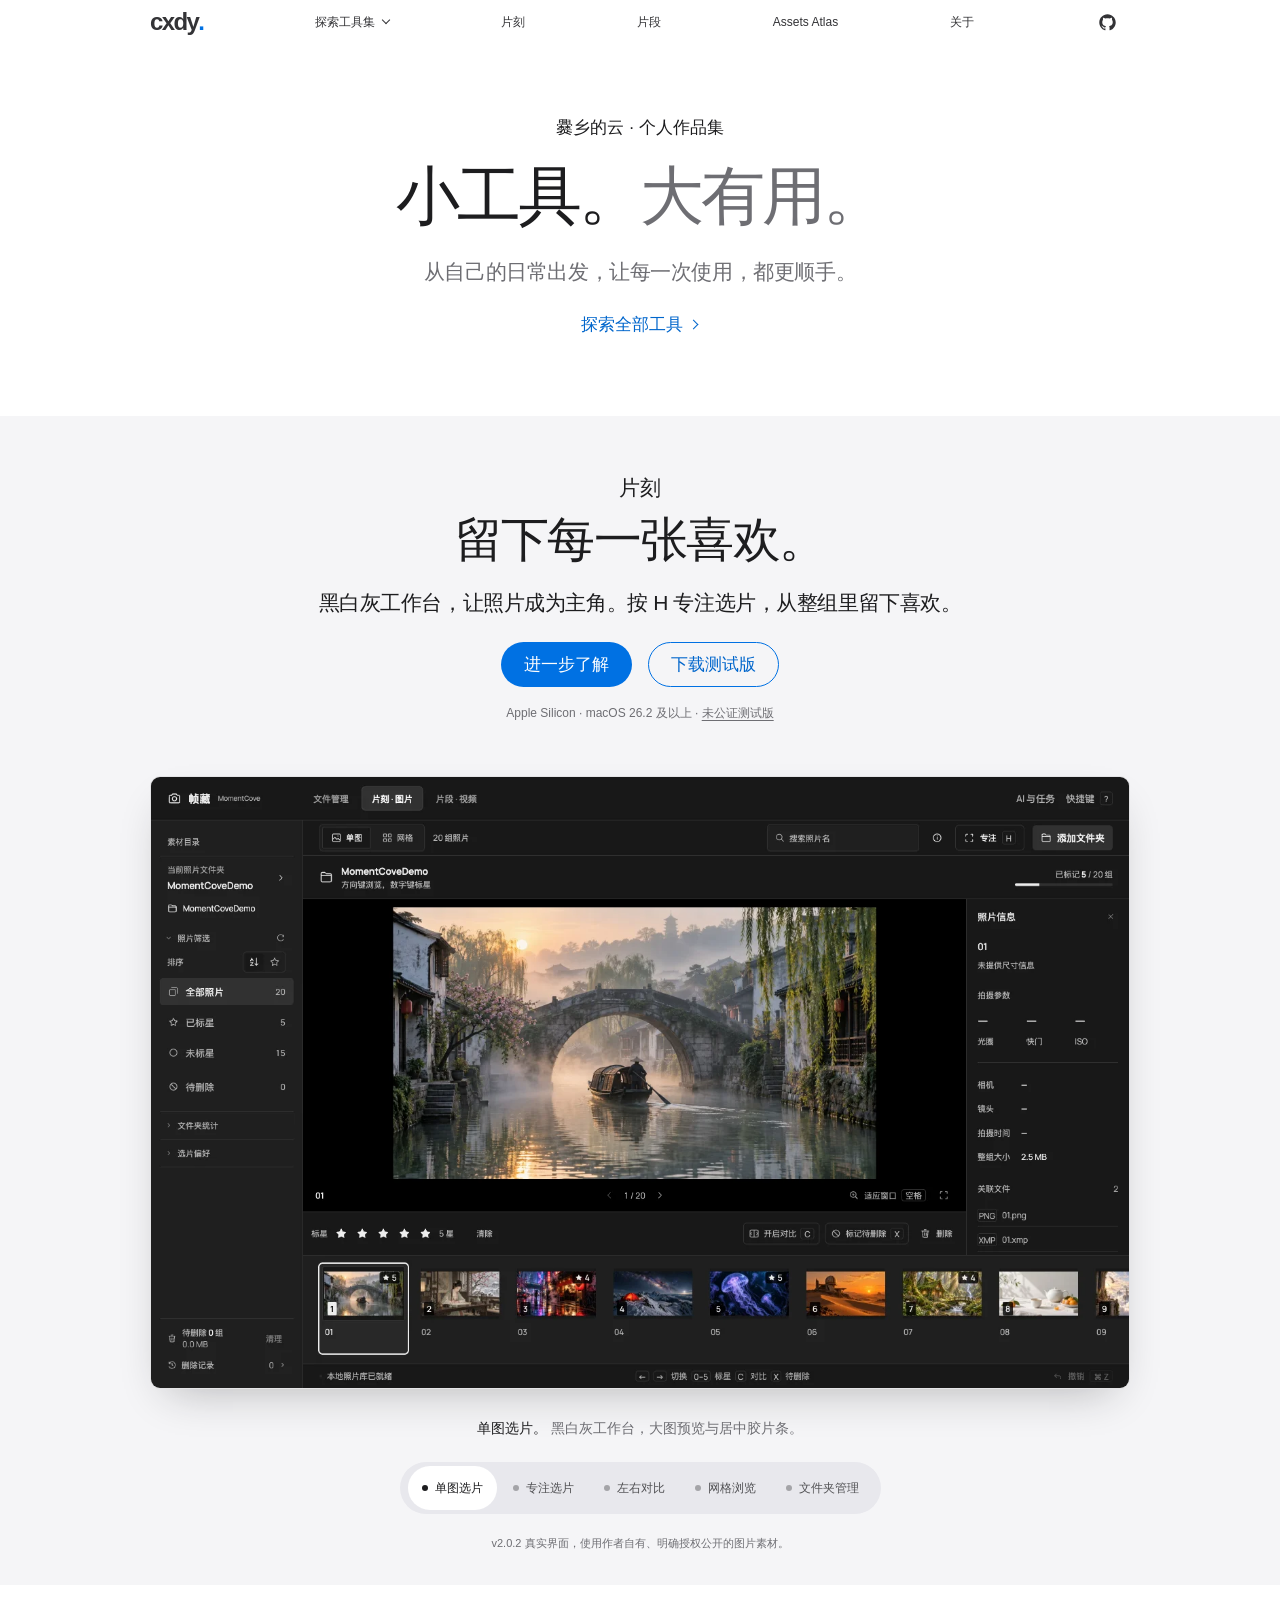
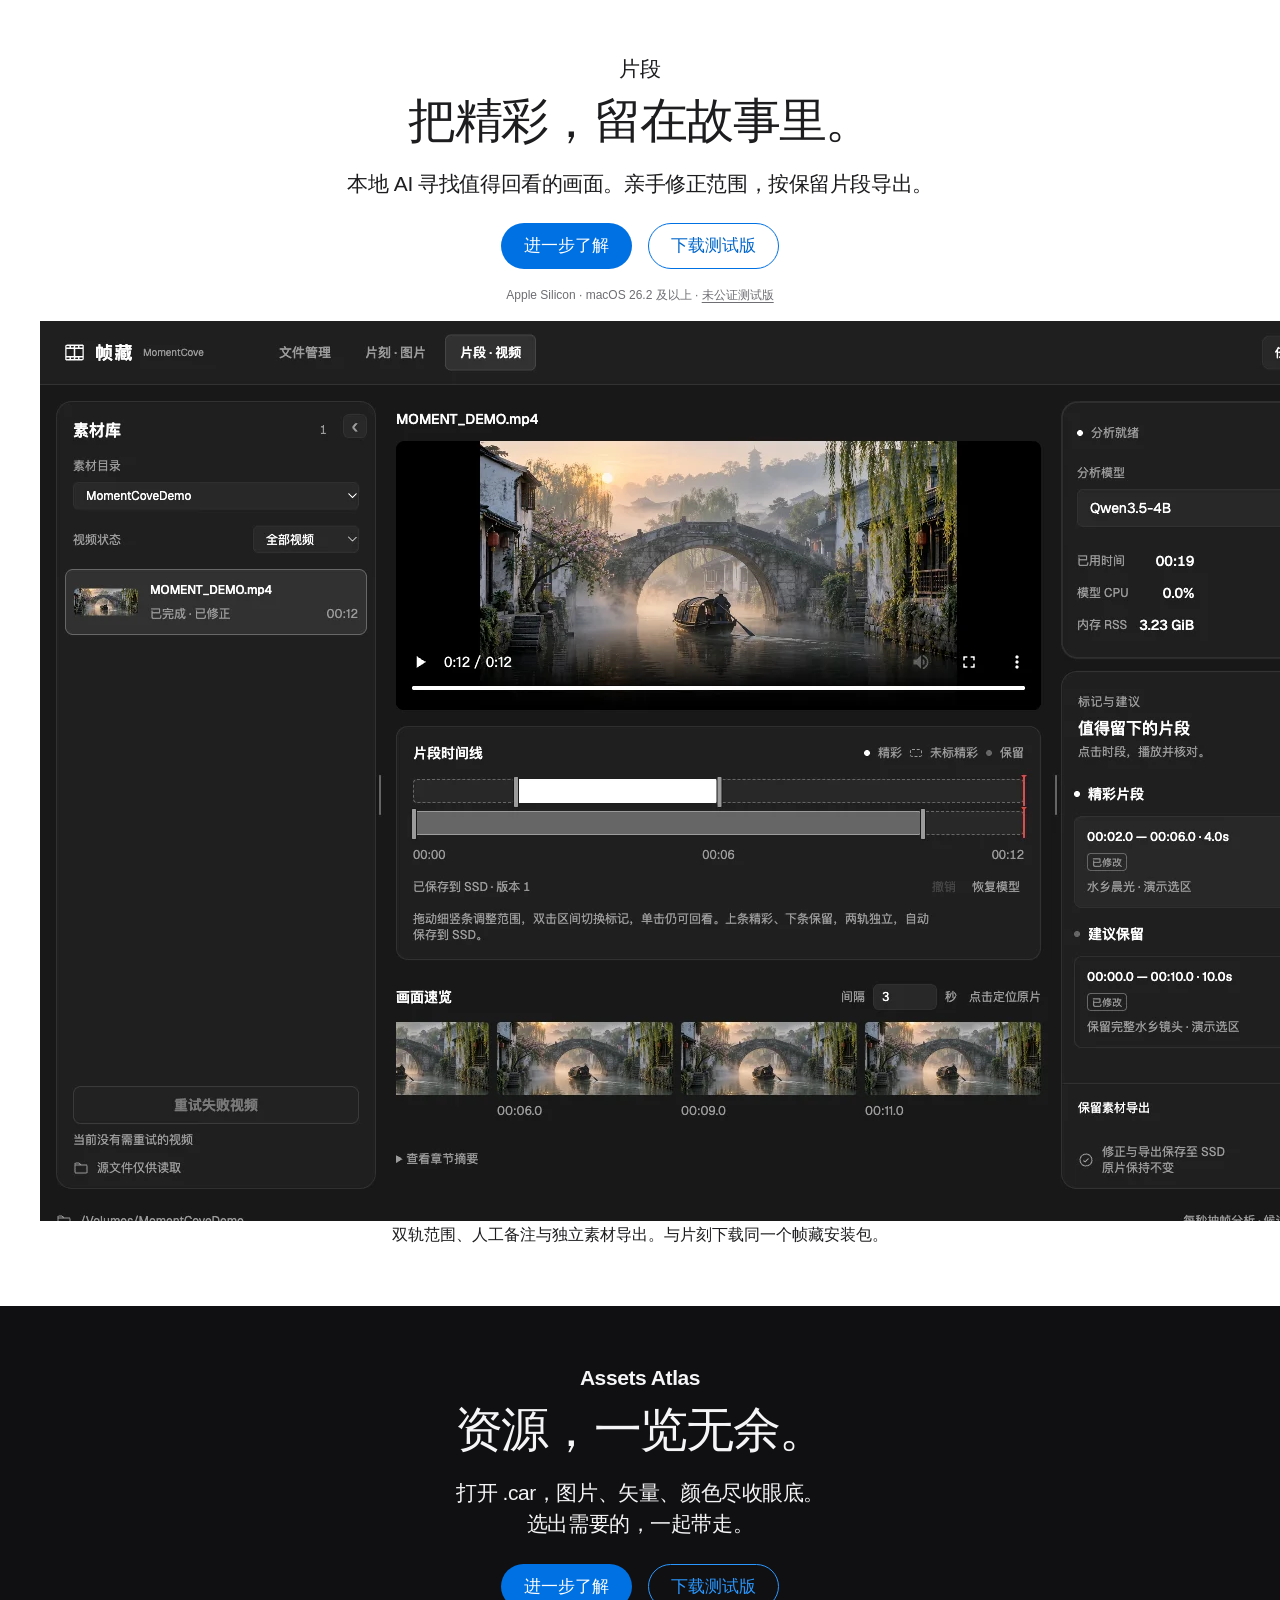
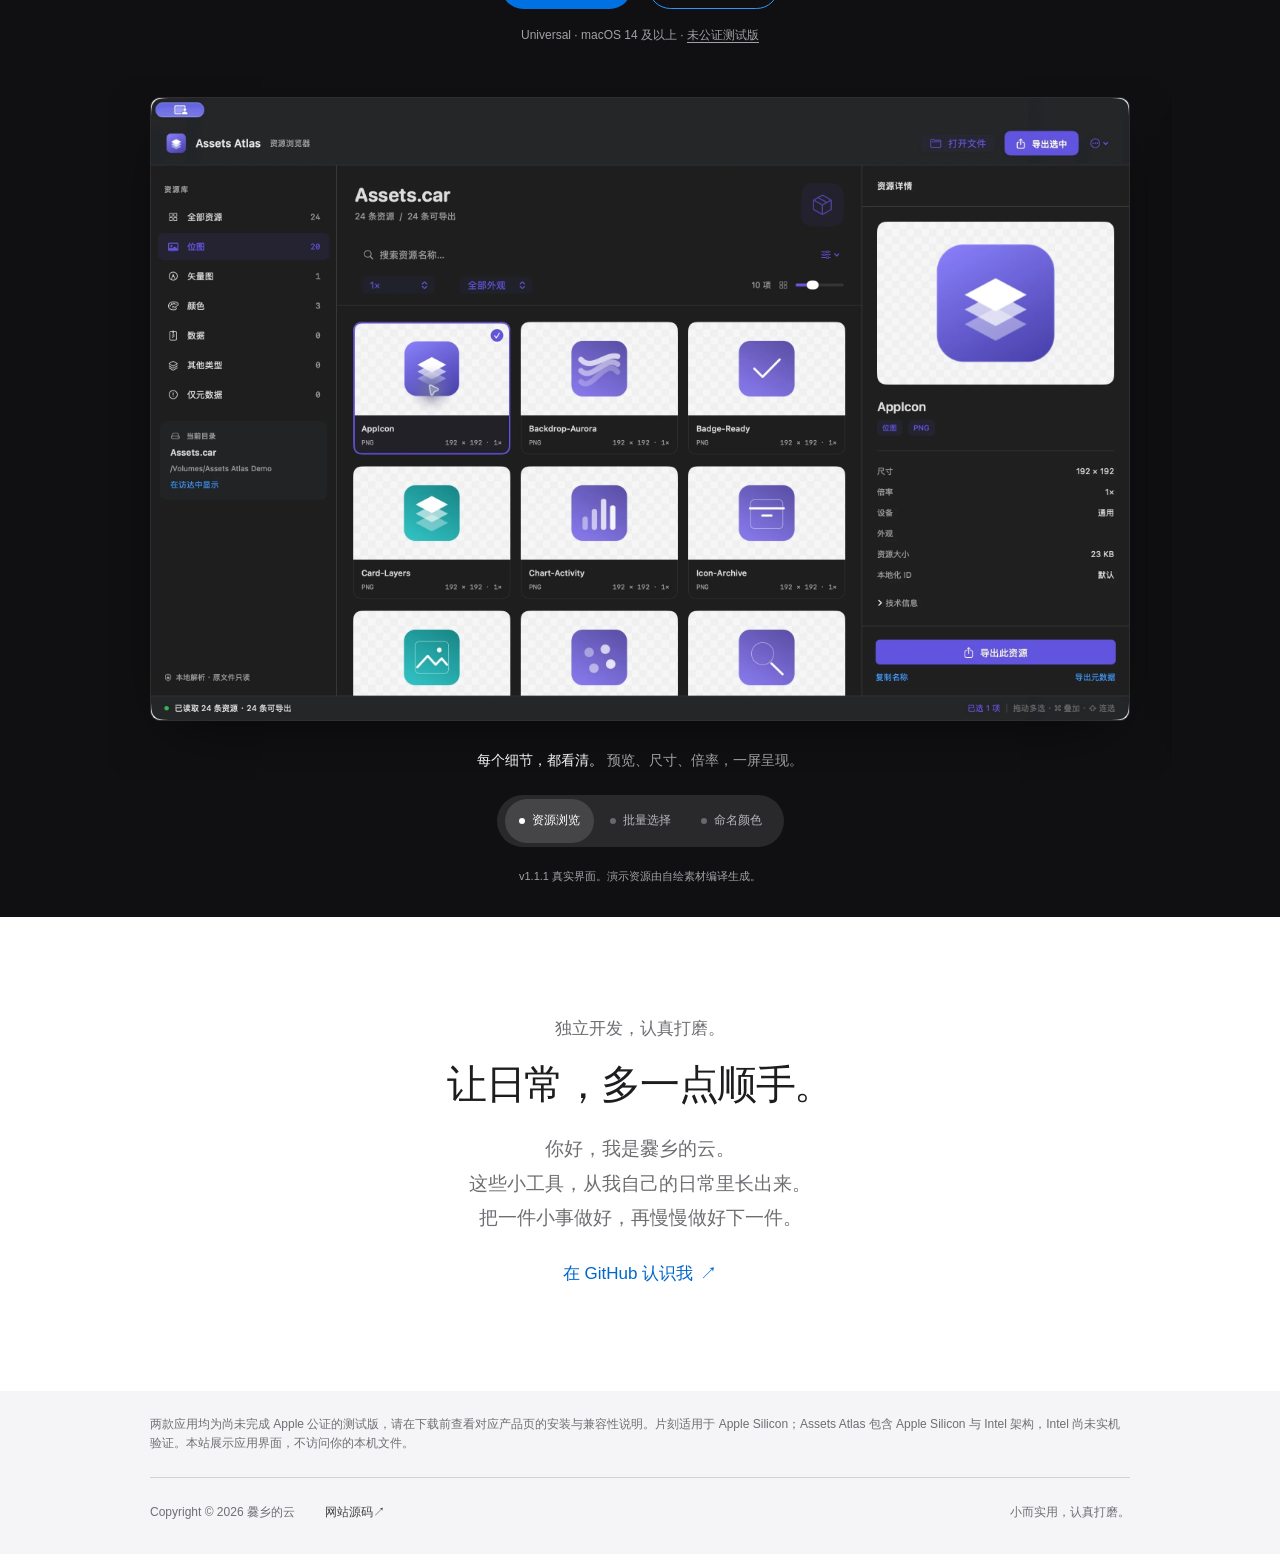
==== index.html @ 12d6685b "feat(site): 改用自有演示素材并同步 2.0.2 下载 使用作者授权的20张自有图片重拍单图、专注、对比、网格、文件管理和视频工作台截图。 替换现有公开图，删除旧风景演示资产，同步版权、截图" ====
<!doctype html>
<html lang="zh-CN">
<head>
  <meta charset="utf-8">
  <meta name="viewport" content="width=device-width, initial-scale=1">
  <meta name="theme-color" content="#f5f5f7">
  <meta name="description" content="爨乡的云的个人作品集。片刻，留下每一张喜欢。片段，留下值得回看的故事。Assets Atlas，让资源一览无余。为 Mac 上的日常，做一点好用的改变。">
  <title>爨乡的云 · 小工具，大有用。</title>
  <link rel="icon" href="/assets/favicon.svg" type="image/svg+xml">
  <link rel="stylesheet" href="/assets/home.css">
  <script src="/assets/home.js" defer></script>
</head>
<body>
  <a class="skip-link" href="#main">跳到主要内容</a>
  <header class="global-header">
    <nav class="global-nav" aria-label="主导航">
      <a class="wordmark" href="/" aria-label="爨乡的云首页">cxdy<span>.</span></a>
      <details class="nav-menu">
        <summary><span class="desktop-label">探索工具集</span><span class="mobile-label">菜单</span><span class="menu-glyph" aria-hidden="true"></span></summary>
        <div class="nav-panel">
          <div class="nav-panel-inner">
            <div class="nav-products"><p>为日常，做一点好用的改变。</p>
              <a href="/cook-photo/"><span class="nav-app-icon nav-photo-icon" aria-hidden="true"></span><span class="nav-product-copy"><strong>片刻</strong><small>留下每一张喜欢。</small></span><span class="nav-arrow" aria-hidden="true">›</span></a>
              <a href="/video-select/"><span class="nav-app-icon nav-photo-icon" aria-hidden="true"></span><span class="nav-product-copy"><strong>片段</strong><small>把精彩，留在故事里。</small></span><span class="nav-arrow" aria-hidden="true">›</span></a>
              <a href="/assets-atlas/"><img class="nav-app-icon" src="/assets/images/assets-atlas-icon.png" width="48" height="48" alt=""><span class="nav-product-copy"><strong>Assets Atlas</strong><small>资源，一览无余。</small></span><span class="nav-arrow" aria-hidden="true">›</span></a>
            </div>
            <div class="nav-more"><p>进一步了解</p><a href="#collection">所有工具</a><a href="#about">关于这个空间</a><a href="https://github.com/cxdyun" target="_blank" rel="noopener noreferrer">在 GitHub 关注<span class="sr-only">（在新标签页打开）</span><span aria-hidden="true"> ↗</span></a></div>
          </div>
        </div>
      </details>
      <a class="desktop-product" href="/cook-photo/">片刻</a>
      <a class="desktop-product" href="/video-select/">片段</a>
      <a class="desktop-product" href="/assets-atlas/">Assets Atlas</a>
      <a class="desktop-product" href="#about">关于</a>
      <a class="github-link" href="https://github.com/cxdyun" target="_blank" rel="noopener noreferrer" aria-label="GitHub（在新标签页打开）"><span class="github-icon" aria-hidden="true"></span></a>
    </nav>
  </header>
  <div class="menu-scrim" aria-hidden="true"></div>
  <main id="main" tabindex="-1">
    <section class="intro" aria-labelledby="intro-title">
      <p class="eyebrow">爨乡的云 · 个人作品集</p>
      <h1 id="intro-title">小工具。<span>大有用。</span></h1>
      <p class="intro-description">从自己的日常出发，<br class="mobile-break">让每一次使用，都更顺手。</p>
      <a class="text-link" href="#collection">探索全部工具 <span class="chevron" aria-hidden="true"></span></a>
    </section>
    <div class="collection" id="collection">
      <section class="product photo-product" aria-labelledby="photo-title">
        <div class="product-heading">
          <p class="product-category">片刻</p>
          <h2 id="photo-title">留下每一张喜欢。</h2>
          <p class="product-description">黑白灰工作台，让照片成为主角。<br class="mobile-break">按 H 专注选片，从整组里留下喜欢。</p>
          <div class="product-actions">
            <a class="button" href="/cook-photo/">进一步了解<span class="sr-only">片刻</span></a>
            <a class="button button-outline" href="https://github.com/cxdyun/cxdy-top/releases/download/cxdy-moment-v2.0.2/cxdy-moment-2.0.2-arm64.dmg">下载测试版<span class="sr-only">（帧藏 2.0.2，DMG，Apple Silicon）</span></a>
          </div>
          <p class="product-compatibility">Apple Silicon · macOS 26.2 及以上 · <a href="/cook-photo/#guide-title">未公证测试版</a></p>
        </div>
        <div class="gallery" data-gallery><div class="gallery-track" id="photo-gallery" tabindex="0" role="region" aria-roledescription="轮播图" aria-label="片刻真实界面，可横向滚动浏览"><figure class="gallery-slide"><a class="screenshot-link" href="/assets/images/cook-photo-single.webp?v=2.0.2" target="_blank" rel="noopener" aria-label="查看单图选片原尺寸截图（在新标签页打开）"><img src="/assets/images/cook-photo-single.webp?v=2.0.2" width="1440" height="900" fetchpriority="high" decoding="async" alt="片刻 2.0.2 单图选片真实界面：黑白灰工作台，大图预览与居中胶片条。"></a><figcaption><strong>单图选片。</strong> 黑白灰工作台，大图预览与居中胶片条。</figcaption></figure>
<figure class="gallery-slide"><a class="screenshot-link" href="/assets/images/cook-photo-focus.webp?v=2.0.2" target="_blank" rel="noopener" aria-label="查看专注选片原尺寸截图（在新标签页打开）"><img src="/assets/images/cook-photo-focus.webp?v=2.0.2" width="1440" height="900" loading="lazy" decoding="async" alt="片刻 2.0.2 专注选片真实界面：按 H 收起四周面板，把空间留给照片。"></a><figcaption><strong>专注选片。</strong> 按 H 收起四周面板，把空间留给照片。</figcaption></figure>
<figure class="gallery-slide"><a class="screenshot-link" href="/assets/images/cook-photo-compare.webp?v=2.0.2" target="_blank" rel="noopener" aria-label="查看左右对比原尺寸截图（在新标签页打开）"><img src="/assets/images/cook-photo-compare.webp?v=2.0.2" width="1440" height="900" loading="lazy" decoding="async" alt="片刻 2.0.2 左右对比真实界面：按 C 并排比较，放大查看细节。"></a><figcaption><strong>左右对比。</strong> 按 C 并排比较，放大查看细节。</figcaption></figure>
<figure class="gallery-slide"><a class="screenshot-link" href="/assets/images/cook-photo-grid.webp?v=2.0.2" target="_blank" rel="noopener" aria-label="查看网格浏览原尺寸截图（在新标签页打开）"><img src="/assets/images/cook-photo-grid.webp?v=2.0.2" width="1440" height="900" loading="lazy" decoding="async" alt="片刻 2.0.2 网格浏览真实界面：一屏浏览整组照片，白色轮廓标示当前选择。"></a><figcaption><strong>网格浏览。</strong> 一屏浏览整组照片，白色轮廓标示当前选择。</figcaption></figure>
<figure class="gallery-slide"><a class="screenshot-link" href="/assets/images/cook-photo-folders.webp?v=2.0.2" target="_blank" rel="noopener" aria-label="查看文件夹管理原尺寸截图（在新标签页打开）"><img src="/assets/images/cook-photo-folders.webp?v=2.0.2" width="1440" height="900" loading="lazy" decoding="async" alt="片刻 2.0.2 文件夹管理真实界面：记住本地目录，切换后继续上次的挑选。"></a><figcaption><strong>文件夹管理。</strong> 记住本地目录，切换后继续上次的挑选。</figcaption></figure></div><div class="gallery-controls" role="group" aria-label="切换片刻截图" hidden><button type="button" aria-controls="photo-gallery" aria-pressed="true"><span class="gallery-dot" aria-hidden="true"></span>单图选片</button>
<button type="button" aria-controls="photo-gallery" aria-pressed="false"><span class="gallery-dot" aria-hidden="true"></span>专注选片</button>
<button type="button" aria-controls="photo-gallery" aria-pressed="false"><span class="gallery-dot" aria-hidden="true"></span>左右对比</button>
<button type="button" aria-controls="photo-gallery" aria-pressed="false"><span class="gallery-dot" aria-hidden="true"></span>网格浏览</button>
<button type="button" aria-controls="photo-gallery" aria-pressed="false"><span class="gallery-dot" aria-hidden="true"></span>文件夹管理</button></div><p class="sr-only gallery-status" aria-live="polite" aria-atomic="true"></p></div>
        <p class="screenshot-note">v2.0.2 真实界面，使用作者自有、明确授权公开的图片素材。</p>
      </section>
      <section class="product video-product" aria-labelledby="video-title">
        <div class="product-heading"><p class="product-category">片段</p><h2 id="video-title">把精彩，留在故事里。</h2><p class="product-description">本地 AI 寻找值得回看的画面。<br class="mobile-break">亲手修正范围，按保留片段导出。</p><div class="product-actions"><a class="button" href="/video-select/">进一步了解<span class="sr-only">片段</span></a><a class="button button-outline" href="https://github.com/cxdyun/cxdy-top/releases/download/cxdy-moment-v2.0.2/cxdy-moment-2.0.2-arm64.dmg">下载测试版<span class="sr-only">（帧藏 2.0.2，DMG，Apple Silicon）</span></a></div><p class="product-compatibility">Apple Silicon · macOS 26.2 及以上 · <a href="/video-select/#guide-title">未公证测试版</a></p></div>
        <figure class="product-shot"><a href="/video-select/"><img src="/assets/images/moment-video.webp?v=2.0.2" alt="片段实际界面：视频预览、精彩与保留双轨、模型状态和人工备注。演示视频由作者授权图片制作。" width="1440" height="900" loading="lazy" decoding="async"></a><figcaption>双轨范围、人工备注与独立素材导出。与片刻下载同一个帧藏安装包。</figcaption></figure>
      </section>
      <section class="product atlas-product" aria-labelledby="atlas-title">
        <div class="product-heading">
          <p class="product-category">Assets Atlas</p>
          <h2 id="atlas-title">资源，一览无余。</h2>
          <p class="product-description">打开 .car，图片、矢量、颜色尽收眼底。<br>选出需要的，一起带走。</p>
          <div class="product-actions">
            <a class="button" href="/assets-atlas/">进一步了解<span class="sr-only">Assets Atlas</span></a>
            <a class="button button-outline" href="https://github.com/cxdyun/cxdy-top/releases/download/assets-atlas-v1.1.1/Assets-Atlas-1.1.1-universal.zip">下载测试版<span class="sr-only">（Assets Atlas 1.1.1，ZIP，Universal）</span></a>
          </div>
          <p class="product-compatibility">Universal · macOS 14 及以上 · <a href="/assets-atlas/#guide-title">未公证测试版</a></p>
        </div>
        <div class="gallery" data-gallery>
          <div class="gallery-track" id="atlas-gallery" tabindex="0" role="region" aria-roledescription="轮播图" aria-label="Assets Atlas 真实界面，可横向滚动浏览">
            <figure class="gallery-slide">
              <a href="/assets/images/assets-atlas-library.webp" target="_blank" rel="noopener" aria-label="查看资源浏览原尺寸截图（在新标签页打开）"><img src="/assets/images/assets-atlas-library.webp" alt="Assets Atlas 资源浏览界面，左侧分类、中间图标网格、右侧预览与导出信息。" width="2640" height="1680" loading="lazy" decoding="async"></a>
              <figcaption><strong>每个细节，都看清。</strong> 预览、尺寸、倍率，一屏呈现。</figcaption>
            </figure>
            <figure class="gallery-slide">
              <a href="/assets/images/assets-atlas-selection.webp" target="_blank" rel="noopener" aria-label="查看批量选择原尺寸截图（在新标签页打开）"><img src="/assets/images/assets-atlas-selection.webp" alt="Assets Atlas 批量选择界面，十项资源以边框标记选中，可一并导出。" width="2640" height="1680" loading="lazy" decoding="async"></a>
              <figcaption><strong>选好，一起带走。</strong> 从一个图标，到一组资源。</figcaption>
            </figure>
            <figure class="gallery-slide">
              <a href="/assets/images/assets-atlas-colors.webp" target="_blank" rel="noopener" aria-label="查看命名颜色原尺寸截图（在新标签页打开）"><img src="/assets/images/assets-atlas-colors.webp" alt="Assets Atlas 命名颜色界面，显示颜色列表、紫色预览及 JSON 导出入口。" width="2640" height="1680" loading="lazy" decoding="async"></a>
              <figcaption><strong>好颜色，也有据可查。</strong> 查看颜色分量，导出 JSON。</figcaption>
            </figure>
          </div>
          <div class="gallery-controls" role="group" aria-label="切换 Assets Atlas 截图" hidden>
            <button type="button" aria-controls="atlas-gallery" aria-pressed="true"><span class="gallery-dot" aria-hidden="true"></span>资源浏览</button>
            <button type="button" aria-controls="atlas-gallery" aria-pressed="false"><span class="gallery-dot" aria-hidden="true"></span>批量选择</button>
            <button type="button" aria-controls="atlas-gallery" aria-pressed="false"><span class="gallery-dot" aria-hidden="true"></span>命名颜色</button>
          </div>
          <p class="sr-only gallery-status" aria-live="polite" aria-atomic="true"></p>
        </div>
        <p class="screenshot-note">v1.1.1 真实界面。演示资源由自绘素材编译生成。</p>
      </section>
    </div>
    <section class="about" id="about" aria-labelledby="about-title">
      <p class="eyebrow">独立开发，认真打磨。</p>
      <h2 id="about-title">让日常，<br class="mobile-break">多一点顺手。</h2>
      <p>你好，我是爨乡的云。<br>这些小工具，从我自己的日常里长出来。<br>把一件小事做好，再慢慢做好下一件。</p>
      <a class="text-link" href="https://github.com/cxdyun" target="_blank" rel="noopener noreferrer">在 GitHub 认识我 <span aria-hidden="true">↗</span><span class="sr-only">（在新标签页打开）</span></a>
    </section>
  </main>
  <footer class="footer">
    <div class="footer-inner">
      <p class="footer-disclaimer">两款应用均为尚未完成 Apple 公证的测试版，请在下载前查看对应产品页的安装与兼容性说明。片刻适用于 Apple Silicon；Assets Atlas 包含 Apple Silicon 与 Intel 架构，Intel 尚未实机验证。本站展示应用界面，不访问你的本机文件。</p>
      <div class="footer-bottom"><span>Copyright © 2026 爨乡的云</span><a href="https://github.com/cxdyun/cxdy-top" target="_blank" rel="noopener noreferrer">网站源码 <span aria-hidden="true">↗</span><span class="sr-only">（在新标签页打开）</span></a><span class="footer-signoff">小而实用，认真打磨。</span></div>
    </div>
  </footer>
</body>
</html>
---- assets/home.css ----
@charset "UTF-8";

:root {
  color-scheme: light;
  font-family: -apple-system, BlinkMacSystemFont, "SF Pro Text", "Helvetica Neue", "PingFang SC", "Microsoft YaHei", sans-serif;
  font-synthesis: none;
  color: #1d1d1f;
  background: #fff;
  --blue: #0071e3;
  --link: #0066cc;
  --muted: #6e6e73;
  --ease: cubic-bezier(.16, 1, .3, 1);
}
* { box-sizing: border-box; }
html { scroll-behavior: smooth; scroll-padding-top: 64px; }
body { margin: 0; min-width: 320px; }
button, summary, a { -webkit-tap-highlight-color: transparent; }
button { font: inherit; cursor: pointer; }
a { color: inherit; text-decoration: none; }
button, a, summary { touch-action: manipulation; }
:focus-visible { outline: 3px solid #0071e3; outline-offset: 5px; }
::selection { background: #cce5ff; color: #1d1d1f; }
[hidden] { display: none !important; }
.sr-only { position: absolute; width: 1px; height: 1px; padding: 0; margin: -1px; overflow: hidden; clip-path: inset(50%); white-space: nowrap; border: 0; }
.skip-link { position: fixed; top: 8px; left: 12px; padding: 12px 18px; border-radius: 8px; background: #fff; color: #0066cc; z-index: 100; transform: translateY(-150%); }
.skip-link:focus { transform: none; }
.global-header { position: sticky; top: 0; z-index: 20; background: #ffffffd9; -webkit-backdrop-filter: saturate(180%) blur(20px); backdrop-filter: saturate(180%) blur(20px); }
.global-nav { max-width: 1024px; height: 44px; padding: 0 22px; margin: auto; display: flex; justify-content: space-between; align-items: center; gap: 32px; font-size: 12px; }
.global-nav > a, .nav-menu > summary { min-height: 44px; display: flex; align-items: center; color: #333336; transition: color .2s; }
.global-nav a:hover, .nav-menu > summary:hover { color: #000; }
.wordmark { font-size: 24px; font-weight: 750; letter-spacing: -1.6px; }
.wordmark span { color: var(--blue); }
.github-link { justify-content: center; width: 44px; }
.github-icon { width: 17px; height: 17px; background: currentColor; mask: url('/assets/icons/github.svg') center / contain no-repeat; -webkit-mask: url('/assets/icons/github.svg') center / contain no-repeat; }
.nav-menu > summary { cursor: pointer; list-style: none; gap: 8px; }
.nav-menu > summary::-webkit-details-marker { display: none; }
.menu-glyph { width: 6px; height: 6px; border-right: 1px solid; border-bottom: 1px solid; transform: translateY(-2px) rotate(45deg); transition: transform .25s var(--ease); }
.nav-menu[open] .menu-glyph { transform: translateY(1px) rotate(225deg); }
.nav-panel { position: absolute; top: 44px; left: 0; width: 100%; max-height: calc(100dvh - 44px); overflow-y: auto; overscroll-behavior: contain; background: #fafafa; border-bottom: 1px solid #e8e8ed; box-shadow: 0 24px 32px -28px #0004; }
.nav-panel-inner { max-width: 1024px; padding: 32px 22px 40px; margin: auto; display: flex; gap: 64px; }
.nav-panel p { margin: 0 0 16px; color: var(--muted); font-size: 12px; }
.nav-panel a { display: block; width: fit-content; padding: 8px 0; }
.nav-products { width: 420px; max-width: 100%; }
.nav-products > p { padding-left: 12px; }
.nav-products a { display: flex; align-items: center; gap: 16px; width: 100%; padding: 12px; border-radius: 16px; transition: background-color .2s; }
.nav-products a + a { margin-top: 4px; }
.nav-products a:hover, .nav-products a:focus-visible { background: #ededf0; }
.nav-app-icon { width: 48px; height: 48px; flex-shrink: 0; border-radius: 12px; }
.nav-photo-icon { background: #fff; box-shadow: inset 0 0 0 1px #0000000a; display: grid; place-items: center; }
.nav-photo-icon::before { content: ''; width: 26px; height: 26px; background: #515154; mask: url('/assets/icons/camera.svg') center / contain no-repeat; -webkit-mask: url('/assets/icons/camera.svg') center / contain no-repeat; }
.nav-product-copy { display: grid; gap: 6px; }
.nav-product-copy strong { font-size: 21px; font-weight: 600; letter-spacing: -.5px; }
.nav-product-copy small { font-size: 12px; color: var(--muted); }
.nav-arrow { margin-left: auto; font-size: 24px; font-weight: 300; color: #86868b; transition: transform .25s var(--ease), color .2s; }
.nav-products a:hover .nav-arrow { transform: translateX(3px); color: var(--link); }
.nav-more { border-left: 1px solid #e1e1e6; padding-left: 40px; }
.nav-more a { font-size: 14px; font-weight: 500; min-height: 36px; }
.nav-more a:hover { color: var(--link); }
.menu-scrim { position: fixed; inset: 44px 0 0; z-index: 19; background: #00000024; -webkit-backdrop-filter: blur(6px); backdrop-filter: blur(6px); opacity: 0; visibility: hidden; transition: opacity .28s, visibility .28s; }
body:has(.nav-menu[open]) .menu-scrim { opacity: 1; visibility: visible; }
body:has(.nav-menu.is-closing) .menu-scrim { opacity: 0; }
.mobile-label, .mobile-break { display: none; }
.intro { text-align: center; padding: 72px 24px 70px; }
.eyebrow { font-size: 17px; font-weight: 500; margin: 0 0 20px; }
.intro h1 { margin: 0; font-size: clamp(42px, 5vw, 64px); letter-spacing: -.045em; line-height: 1.16; font-weight: 600; }
.intro h1 span { color: var(--muted); }
.intro-description { font-size: 21px; line-height: 1.5; margin: 23px 0 14px; color: var(--muted); letter-spacing: -.02em; }
.text-link { display: inline-flex; align-items: center; gap: 7px; min-height: 44px; color: var(--link); font-size: 17px; }
.text-link:hover { text-decoration: underline; text-underline-offset: 3px; }
.chevron { width: 7px; height: 7px; border-right: 1.5px solid; border-top: 1.5px solid; transform: rotate(45deg); margin: 1px 3px 0 0; }
.collection { display: grid; gap: 12px; }
.product { text-align: center; overflow: hidden; padding: 58px 0 32px; }
.photo-product { background: #f5f5f7; }
.product-heading { padding: 0 24px; }
.product-category { font-size: 21px; font-weight: 600; line-height: 1.3; letter-spacing: -.02em; margin: 0 0 10px; }
.product h2 { font-size: 48px; font-weight: 600; line-height: 1.2; letter-spacing: -.035em; margin: 0; }
.product-description { font-size: 21px; line-height: 1.5; letter-spacing: -.02em; margin: 18px 0 0; }
.product-actions { display: flex; justify-content: center; flex-wrap: wrap; gap: 16px; margin-top: 24px; }
.button { display: inline-flex; justify-content: center; align-items: center; min-height: 44px; padding: 11px 22px; border: 1px solid transparent; border-radius: 980px; background: var(--blue); color: #fff; font-size: 17px; line-height: 1.25; transition: background-color .18s, color .18s, transform .18s; }
.button:hover { background: #0077ed; }
.button:active { transform: scale(.98); background: #006edb; }
.button-outline { border-color: var(--blue); color: var(--link); background: transparent; }
.button-outline:hover { background: var(--blue); color: #fff; }
.product-compatibility { color: var(--muted); font-size: 12px; line-height: 1.6; margin: 17px 0 0; }
.product-compatibility a { text-decoration: underline; text-underline-offset: 3px; }
.gallery { max-width: 1064px; margin: 32px auto 0; }
.gallery-track { display: flex; overflow-x: auto; scroll-snap-type: x mandatory; scrollbar-width: none; overscroll-behavior-x: contain; }
.gallery-track::-webkit-scrollbar { display: none; }
.gallery-track:focus-visible { outline-offset: -4px; border-radius: 12px; }
.gallery-slide { flex: 0 0 100%; min-width: 0; margin: 0; padding: 20px 42px 10px; scroll-snap-align: center; }
.gallery-slide > a { display: block; border-radius: 10px; box-shadow: 0 18px 42px -18px #1d1d1f50; }
.gallery-slide img { display: block; width: 100%; height: auto; border-radius: 10px; border: 1px solid #00000012; }
.gallery-slide figcaption { padding: 28px 0 0; color: var(--muted); font-size: 14px; line-height: 1.6; }
.gallery-slide strong { font-weight: 600; color: #1d1d1f; }
.gallery-controls { display: flex; justify-content: center; align-items: center; gap: 2px; width: fit-content; max-width: calc(100% - 32px); padding: 4px 8px; margin: 13px auto 0; border-radius: 980px; background: #e8e8ed; }
.gallery-controls button { min-height: 44px; display: inline-flex; align-items: center; gap: 7px; border: 0; border-radius: 980px; background: transparent; padding: 0 14px; font-size: 12px; color: #515154; transition: background-color .2s, color .2s; }
.gallery-controls button:hover { color: #1d1d1f; }
.gallery-controls button[aria-pressed="true"] { color: #1d1d1f; background: #fff; }
.gallery-dot { width: 6px; height: 6px; background: currentColor; opacity: .45; border-radius: 50%; }
[aria-pressed="true"] .gallery-dot { opacity: 1; }
.screenshot-note { margin: 20px 24px 0; font-size: 11px; line-height: 1.7; color: var(--muted); }
.atlas-product { background: #101012; color: #f5f5f7; }
.atlas-product .product-compatibility, .atlas-product .screenshot-note, .atlas-product figcaption { color: #a1a1a6; }
.atlas-product .button-outline { border-color: #2997ff; color: #2997ff; }
.atlas-product .button-outline:hover { background: #0071e3; border-color: #0071e3; color: #fff; }
.atlas-product .gallery-slide > a { box-shadow: 0 20px 60px -20px #0009; }
.atlas-product .gallery-slide img { border-color: #ffffff21; }
.atlas-product .gallery-slide strong { color: #f5f5f7; }
.atlas-product .gallery-controls { background: #29292c; }
.atlas-product .gallery-controls button { color: #b5b5ba; }
.atlas-product .gallery-controls button:hover { color: #fff; }
.atlas-product .gallery-controls button[aria-pressed="true"] { color: #fff; background: #454548; }
.about { text-align: center; padding: 100px 24px 96px; }
.about .eyebrow { color: var(--muted); }
.about h2 { font-size: 40px; line-height: 1.2; letter-spacing: -.035em; font-weight: 600; margin: 0; }
.about > p:not(.eyebrow) { color: var(--muted); font-size: 19px; line-height: 1.8; margin: 24px 0 16px; }
.footer { background: #f5f5f7; padding: 0 24px; color: var(--muted); font-size: 12px; line-height: 1.6; }
.footer-inner { max-width: 980px; margin: auto; }
.footer-disclaimer { margin: 0; padding: 24px 0; border-bottom: 1px solid #d2d2d7; }
.footer-bottom { display: flex; align-items: center; gap: 30px; padding: 12px 0 20px; }
.footer-bottom a { display: inline-flex; align-items: center; min-height: 44px; color: #424245; }
.footer-bottom a:hover { text-decoration: underline; }
.footer-signoff { margin-left: auto; }
@keyframes menu-content-in { from { opacity: 0; transform: translateY(-6px); } to { opacity: 1; transform: none; } }
@keyframes intro-in { from { opacity: 0; transform: translateY(14px); } to { opacity: 1; transform: none; } }
@media (prefers-reduced-motion: no-preference) {
  .nav-menu[open] .nav-products, .nav-menu[open] .nav-more { animation: menu-content-in .38s var(--ease) both; }
  .nav-menu[open] .nav-more { animation-delay: .06s; }
  .reveal-pending { opacity: 0; transform: translateY(28px); }
  .reveal-pending.is-revealed { opacity: 1; transform: none; transition: opacity .7s var(--ease), transform .9s var(--ease); transition-delay: var(--reveal-delay, 0ms); }
  .reveal-pending:focus-within { opacity: 1; transform: none; transition: none; }
  .intro > * { animation: intro-in .7s var(--ease) both; }
  .intro h1 { animation-delay: .06s; }
  .intro-description { animation-delay: .12s; }
  .intro .text-link { animation-delay: .18s; }
}
@media (max-width: 767px) {
  .global-nav { height: 48px; padding: 0 20px; gap: 24px; }
  .global-nav > a, .nav-menu > summary { min-height: 48px; }
  .global-nav .desktop-product, .desktop-label { display: none; }
  .mobile-label { display: inline; }
  .wordmark { margin-right: auto; }
  .nav-menu { order: 3; }
  .nav-menu summary { gap: 10px; }
  .menu-glyph { width: 16px; height: 8px; border: 0; border-top: 1px solid; border-bottom: 1px solid; transform: none; }
  .nav-menu[open] .menu-glyph { transform: rotate(180deg); }
  .nav-panel { top: 48px; max-height: calc(100dvh - 48px); }
  .nav-panel-inner { padding: 24px 20px 28px; gap: 24px; flex-direction: column; }
  .nav-panel a { min-height: 44px; }
  .nav-more { border-left: 0; border-top: 1px solid #e1e1e6; padding: 20px 12px 0; }
  .nav-more p { margin-bottom: 6px; }
  .menu-scrim { top: 48px; }
  .intro { padding: 52px 20px 48px; }
  .eyebrow { font-size: 14px; margin-bottom: 16px; }
  .intro h1 { font-size: 44px; }
  .intro-description { font-size: 19px; margin-top: 20px; }
  .mobile-break { display: block; }
  .product { padding: 44px 0 28px; }
  .product-category { font-size: 19px; }
  .product h2 { font-size: 34px; }
  .product-description { font-size: 17px; margin-top: 16px; }
  .product-actions { margin-top: 22px; gap: 12px; }
  .button { font-size: 14px; padding: 11px 20px; }
  .product-compatibility { font-size: 11px; margin-top: 16px; }
  .gallery { margin-top: 18px; }
  .gallery-slide { padding: 16px 22px 6px; }
  .gallery-slide img, .gallery-slide > a { border-radius: 6px; }
  .gallery-slide figcaption { font-size: 12px; padding-top: 22px; }
  .gallery-controls { margin-top: 12px; }
  .gallery-controls button { padding: 0 10px; font-size: 11px; }
  .screenshot-note { font-size: 10px; margin: 17px 24px 0; }
  .about { padding: 68px 24px 64px; }
  .about h2 { font-size: 36px; }
  .about > p:not(.eyebrow) { font-size: 17px; }
  .footer { font-size: 11px; }
  .footer-bottom { gap: 4px 18px; flex-wrap: wrap; }
  .footer-signoff { width: 100%; margin: 0; }
}
@media (max-width: 374px) {
  .intro h1 { font-size: 38px; }
  .product h2 { font-size: 30px; }
  .product-heading { padding: 0 16px; }
  .product-description { font-size: 16px; }
  .gallery-controls button { padding: 0 8px; }
}
@media (prefers-reduced-motion: reduce) {
  html { scroll-behavior: auto; }
  *, *::before, *::after { animation: none !important; transition: none !important; }
  .button:active { transform: none; }
}
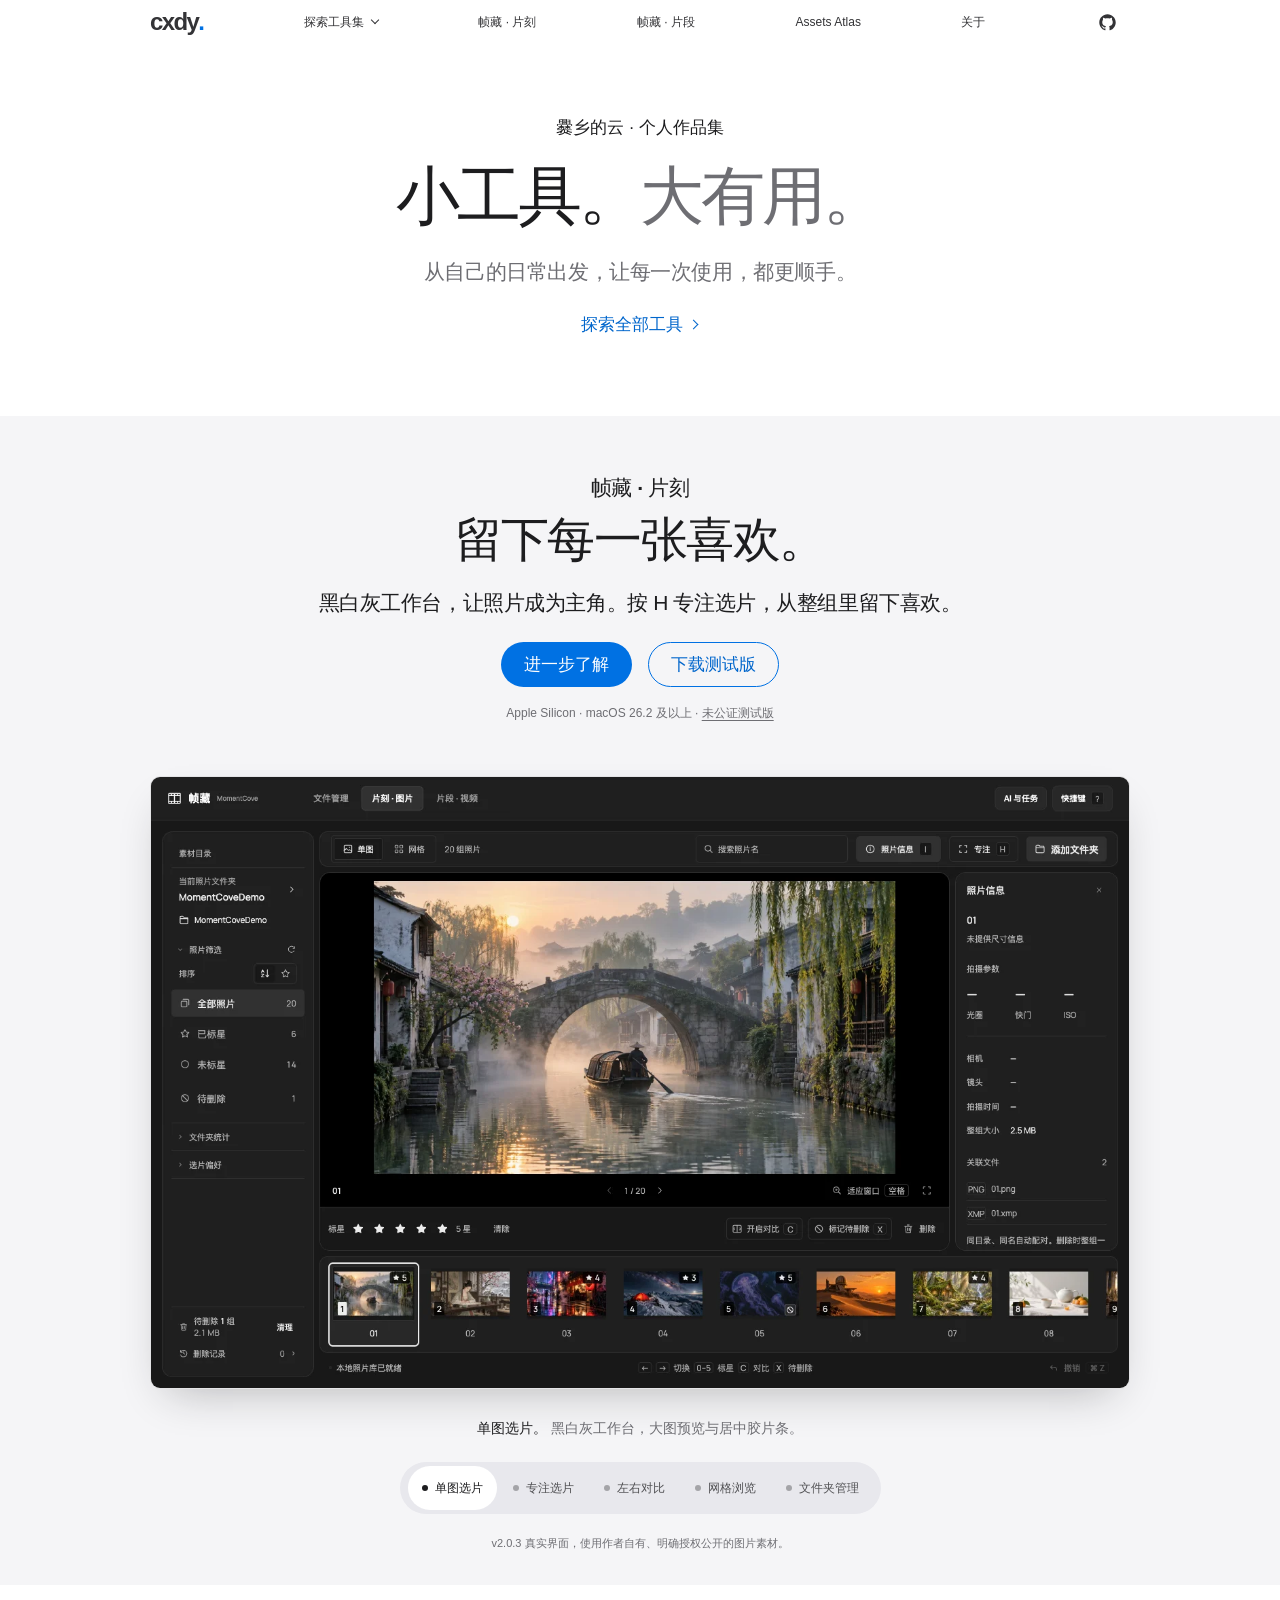
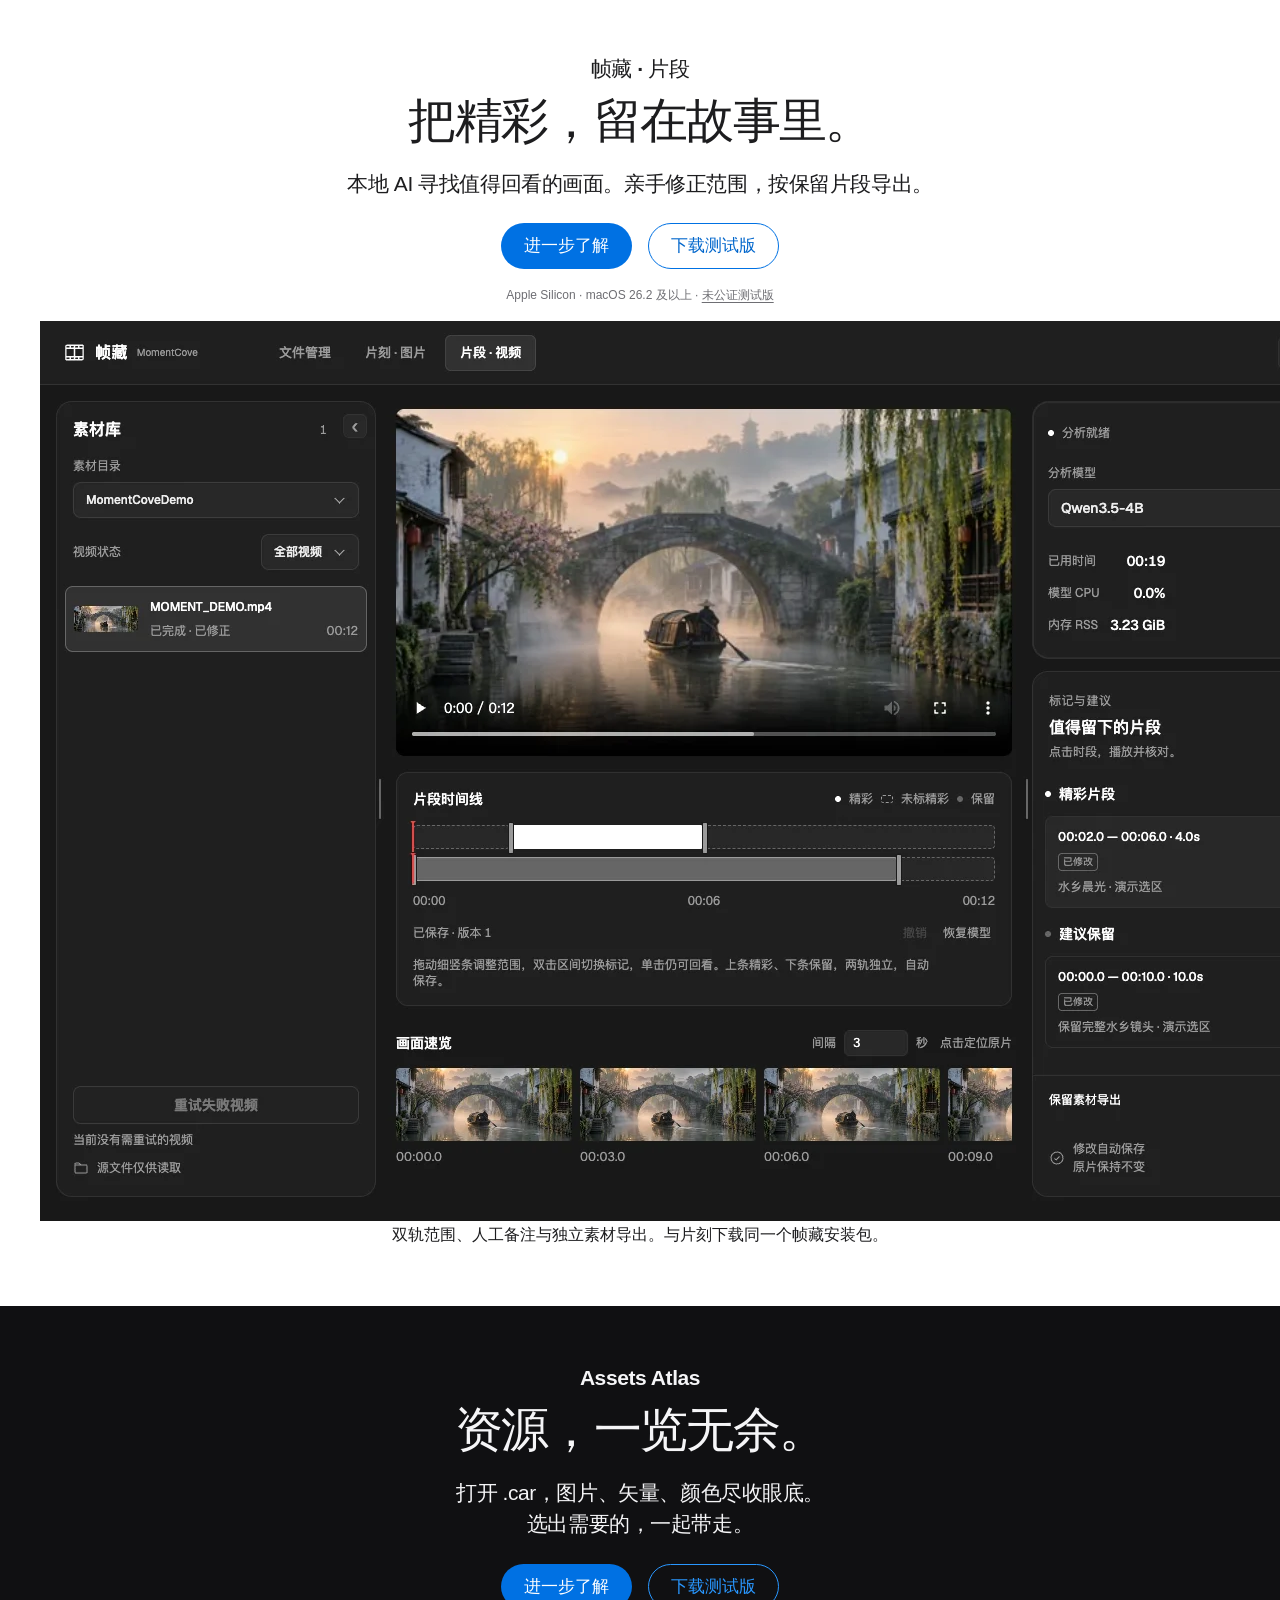
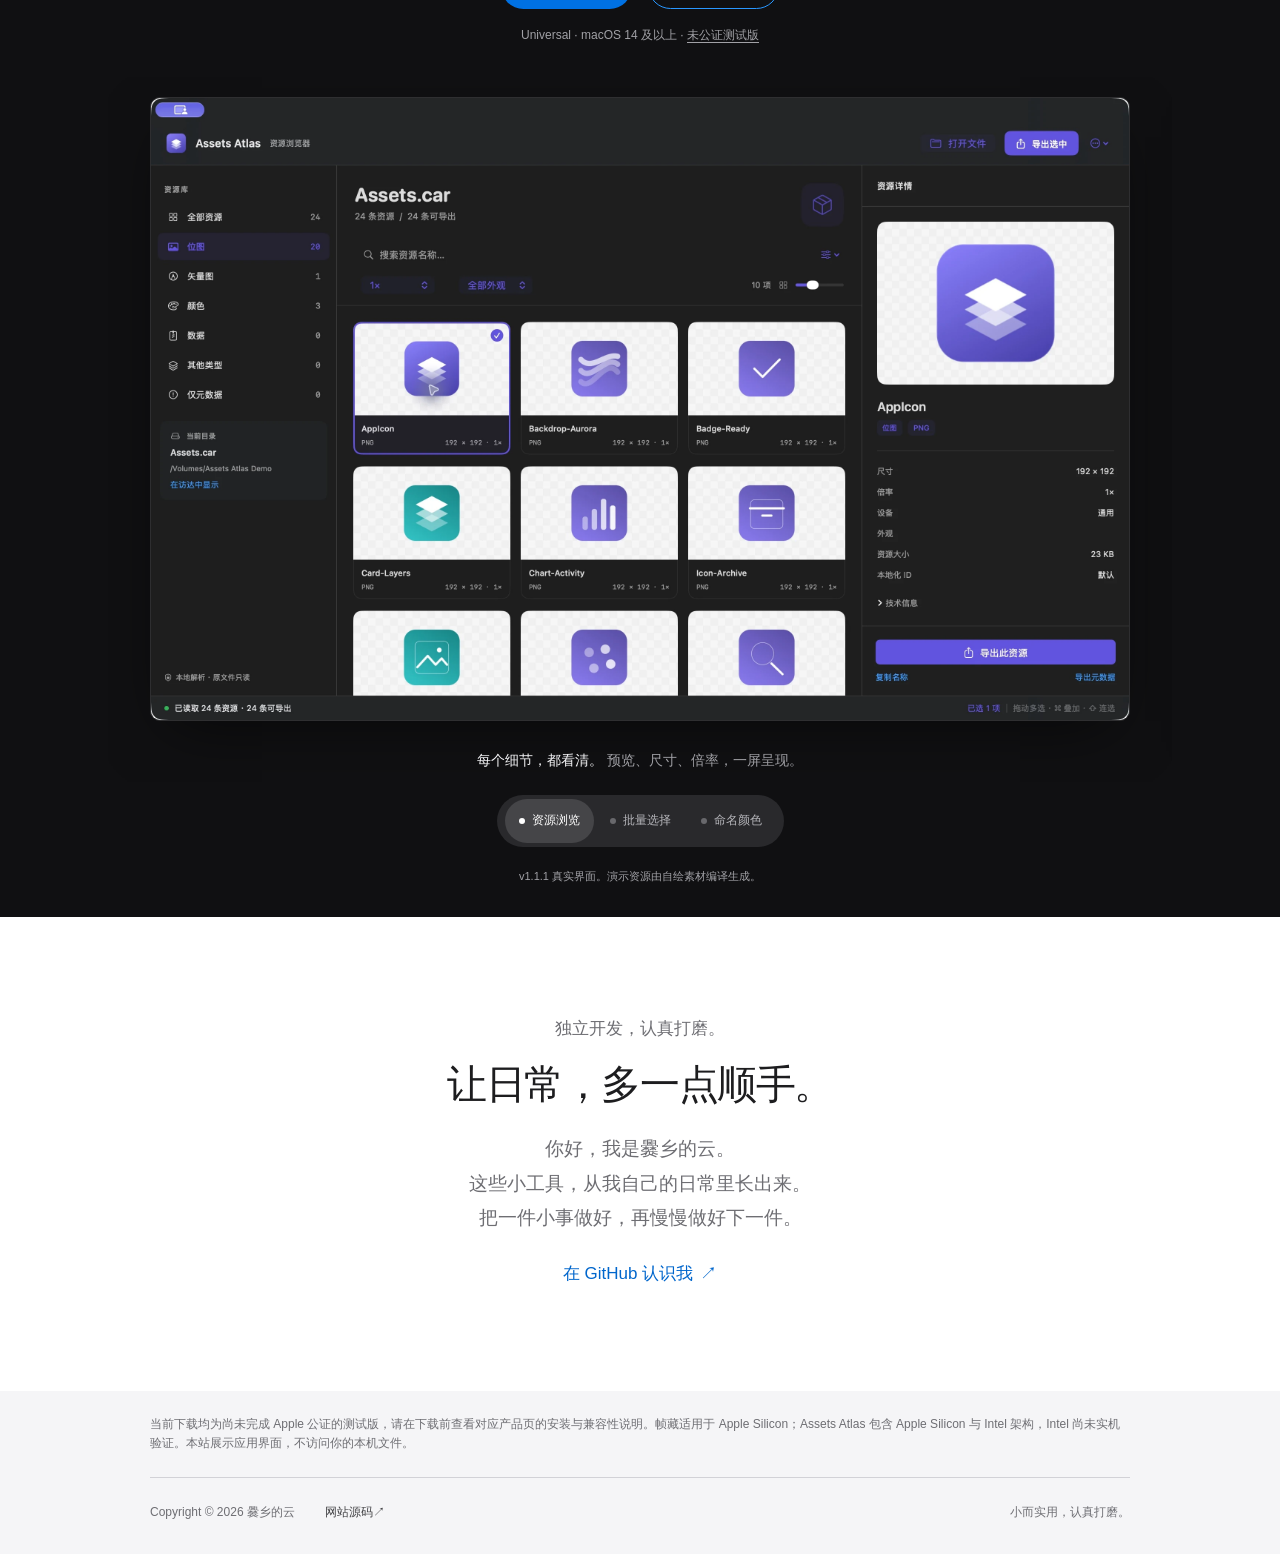
==== commit 434bc92f: "feat(site): 更新帧藏双模块展示与自有素材界面 - 图片和视频分别使用独立图标及帧藏产品名前缀 - 统一主页和详情导航，替换六张真实工作台截图 - 两个产品继续共用 2.0.3 安装包，更新" ====
--- a/index.html
+++ b/index.html
@@ -20,16 +20,16 @@
         <div class="nav-panel">
           <div class="nav-panel-inner">
             <div class="nav-products"><p>为日常，做一点好用的改变。</p>
-              <a href="/cook-photo/"><span class="nav-app-icon nav-photo-icon" aria-hidden="true"></span><span class="nav-product-copy"><strong>片刻</strong><small>留下每一张喜欢。</small></span><span class="nav-arrow" aria-hidden="true">›</span></a>
-              <a href="/video-select/"><span class="nav-app-icon nav-photo-icon" aria-hidden="true"></span><span class="nav-product-copy"><strong>片段</strong><small>把精彩，留在故事里。</small></span><span class="nav-arrow" aria-hidden="true">›</span></a>
+              <a href="/cook-photo/"><span class="nav-app-icon nav-photo-icon" aria-hidden="true"></span><span class="nav-product-copy"><strong>帧藏 · 片刻</strong><small>留下每一张喜欢。</small></span><span class="nav-arrow" aria-hidden="true">›</span></a>
+              <a href="/video-select/"><span class="nav-app-icon nav-video-icon" aria-hidden="true"></span><span class="nav-product-copy"><strong>帧藏 · 片段</strong><small>把精彩，留在故事里。</small></span><span class="nav-arrow" aria-hidden="true">›</span></a>
               <a href="/assets-atlas/"><img class="nav-app-icon" src="/assets/images/assets-atlas-icon.png" width="48" height="48" alt=""><span class="nav-product-copy"><strong>Assets Atlas</strong><small>资源，一览无余。</small></span><span class="nav-arrow" aria-hidden="true">›</span></a>
             </div>
             <div class="nav-more"><p>进一步了解</p><a href="#collection">所有工具</a><a href="#about">关于这个空间</a><a href="https://github.com/cxdyun" target="_blank" rel="noopener noreferrer">在 GitHub 关注<span class="sr-only">（在新标签页打开）</span><span aria-hidden="true"> ↗</span></a></div>
           </div>
         </div>
       </details>
-      <a class="desktop-product" href="/cook-photo/">片刻</a>
-      <a class="desktop-product" href="/video-select/">片段</a>
+      <a class="desktop-product" href="/cook-photo/">帧藏 · 片刻</a>
+      <a class="desktop-product" href="/video-select/">帧藏 · 片段</a>
       <a class="desktop-product" href="/assets-atlas/">Assets Atlas</a>
       <a class="desktop-product" href="#about">关于</a>
       <a class="github-link" href="https://github.com/cxdyun" target="_blank" rel="noopener noreferrer" aria-label="GitHub（在新标签页打开）"><span class="github-icon" aria-hidden="true"></span></a>
@@ -46,29 +46,29 @@
     <div class="collection" id="collection">
       <section class="product photo-product" aria-labelledby="photo-title">
         <div class="product-heading">
-          <p class="product-category">片刻</p>
+          <p class="product-category">帧藏 · 片刻</p>
           <h2 id="photo-title">留下每一张喜欢。</h2>
           <p class="product-description">黑白灰工作台，让照片成为主角。<br class="mobile-break">按 H 专注选片，从整组里留下喜欢。</p>
           <div class="product-actions">
-            <a class="button" href="/cook-photo/">进一步了解<span class="sr-only">片刻</span></a>
-            <a class="button button-outline" href="https://github.com/cxdyun/cxdy-top/releases/download/cxdy-moment-v2.0.2/cxdy-moment-2.0.2-arm64.dmg">下载测试版<span class="sr-only">（帧藏 2.0.2，DMG，Apple Silicon）</span></a>
+            <a class="button" href="/cook-photo/">进一步了解<span class="sr-only">帧藏 · 片刻</span></a>
+            <a class="button button-outline" href="https://github.com/cxdyun/cxdy-top/releases/download/cxdy-moment-v2.0.3/cxdy-moment-2.0.3-arm64.dmg">下载测试版<span class="sr-only">（帧藏 2.0.3，DMG，Apple Silicon）</span></a>
           </div>
           <p class="product-compatibility">Apple Silicon · macOS 26.2 及以上 · <a href="/cook-photo/#guide-title">未公证测试版</a></p>
         </div>
-        <div class="gallery" data-gallery><div class="gallery-track" id="photo-gallery" tabindex="0" role="region" aria-roledescription="轮播图" aria-label="片刻真实界面，可横向滚动浏览"><figure class="gallery-slide"><a class="screenshot-link" href="/assets/images/cook-photo-single.webp?v=2.0.2" target="_blank" rel="noopener" aria-label="查看单图选片原尺寸截图（在新标签页打开）"><img src="/assets/images/cook-photo-single.webp?v=2.0.2" width="1440" height="900" fetchpriority="high" decoding="async" alt="片刻 2.0.2 单图选片真实界面：黑白灰工作台，大图预览与居中胶片条。"></a><figcaption><strong>单图选片。</strong> 黑白灰工作台，大图预览与居中胶片条。</figcaption></figure>
-<figure class="gallery-slide"><a class="screenshot-link" href="/assets/images/cook-photo-focus.webp?v=2.0.2" target="_blank" rel="noopener" aria-label="查看专注选片原尺寸截图（在新标签页打开）"><img src="/assets/images/cook-photo-focus.webp?v=2.0.2" width="1440" height="900" loading="lazy" decoding="async" alt="片刻 2.0.2 专注选片真实界面：按 H 收起四周面板，把空间留给照片。"></a><figcaption><strong>专注选片。</strong> 按 H 收起四周面板，把空间留给照片。</figcaption></figure>
-<figure class="gallery-slide"><a class="screenshot-link" href="/assets/images/cook-photo-compare.webp?v=2.0.2" target="_blank" rel="noopener" aria-label="查看左右对比原尺寸截图（在新标签页打开）"><img src="/assets/images/cook-photo-compare.webp?v=2.0.2" width="1440" height="900" loading="lazy" decoding="async" alt="片刻 2.0.2 左右对比真实界面：按 C 并排比较，放大查看细节。"></a><figcaption><strong>左右对比。</strong> 按 C 并排比较，放大查看细节。</figcaption></figure>
-<figure class="gallery-slide"><a class="screenshot-link" href="/assets/images/cook-photo-grid.webp?v=2.0.2" target="_blank" rel="noopener" aria-label="查看网格浏览原尺寸截图（在新标签页打开）"><img src="/assets/images/cook-photo-grid.webp?v=2.0.2" width="1440" height="900" loading="lazy" decoding="async" alt="片刻 2.0.2 网格浏览真实界面：一屏浏览整组照片，白色轮廓标示当前选择。"></a><figcaption><strong>网格浏览。</strong> 一屏浏览整组照片，白色轮廓标示当前选择。</figcaption></figure>
-<figure class="gallery-slide"><a class="screenshot-link" href="/assets/images/cook-photo-folders.webp?v=2.0.2" target="_blank" rel="noopener" aria-label="查看文件夹管理原尺寸截图（在新标签页打开）"><img src="/assets/images/cook-photo-folders.webp?v=2.0.2" width="1440" height="900" loading="lazy" decoding="async" alt="片刻 2.0.2 文件夹管理真实界面：记住本地目录，切换后继续上次的挑选。"></a><figcaption><strong>文件夹管理。</strong> 记住本地目录，切换后继续上次的挑选。</figcaption></figure></div><div class="gallery-controls" role="group" aria-label="切换片刻截图" hidden><button type="button" aria-controls="photo-gallery" aria-pressed="true"><span class="gallery-dot" aria-hidden="true"></span>单图选片</button>
+        <div class="gallery" data-gallery><div class="gallery-track" id="photo-gallery" tabindex="0" role="region" aria-roledescription="轮播图" aria-label="片刻真实界面，可横向滚动浏览"><figure class="gallery-slide"><a class="screenshot-link" href="/assets/images/cook-photo-single.webp?v=2.0.3" target="_blank" rel="noopener" aria-label="查看单图选片原尺寸截图（在新标签页打开）"><img src="/assets/images/cook-photo-single.webp?v=2.0.3" width="1440" height="900" fetchpriority="high" decoding="async" alt="片刻 2.0.3 单图选片真实界面：黑白灰工作台，大图预览与居中胶片条。"></a><figcaption><strong>单图选片。</strong> 黑白灰工作台，大图预览与居中胶片条。</figcaption></figure>
+<figure class="gallery-slide"><a class="screenshot-link" href="/assets/images/cook-photo-focus.webp?v=2.0.3" target="_blank" rel="noopener" aria-label="查看专注选片原尺寸截图（在新标签页打开）"><img src="/assets/images/cook-photo-focus.webp?v=2.0.3" width="1440" height="900" loading="lazy" decoding="async" alt="片刻 2.0.3 专注选片真实界面：按 H 收起四周面板，把空间留给照片。"></a><figcaption><strong>专注选片。</strong> 按 H 收起四周面板，把空间留给照片。</figcaption></figure>
+<figure class="gallery-slide"><a class="screenshot-link" href="/assets/images/cook-photo-compare.webp?v=2.0.3" target="_blank" rel="noopener" aria-label="查看左右对比原尺寸截图（在新标签页打开）"><img src="/assets/images/cook-photo-compare.webp?v=2.0.3" width="1440" height="900" loading="lazy" decoding="async" alt="片刻 2.0.3 左右对比真实界面：按 C 并排比较，放大查看细节。"></a><figcaption><strong>左右对比。</strong> 按 C 并排比较，放大查看细节。</figcaption></figure>
+<figure class="gallery-slide"><a class="screenshot-link" href="/assets/images/cook-photo-grid.webp?v=2.0.3" target="_blank" rel="noopener" aria-label="查看网格浏览原尺寸截图（在新标签页打开）"><img src="/assets/images/cook-photo-grid.webp?v=2.0.3" width="1440" height="900" loading="lazy" decoding="async" alt="片刻 2.0.3 网格浏览真实界面：一屏浏览整组照片，白色轮廓标示当前选择。"></a><figcaption><strong>网格浏览。</strong> 一屏浏览整组照片，白色轮廓标示当前选择。</figcaption></figure>
+<figure class="gallery-slide"><a class="screenshot-link" href="/assets/images/cook-photo-folders.webp?v=2.0.3" target="_blank" rel="noopener" aria-label="查看文件夹管理原尺寸截图（在新标签页打开）"><img src="/assets/images/cook-photo-folders.webp?v=2.0.3" width="1440" height="900" loading="lazy" decoding="async" alt="片刻 2.0.3 文件夹管理真实界面：记住本地目录，切换后继续上次的挑选。"></a><figcaption><strong>文件夹管理。</strong> 记住本地目录，切换后继续上次的挑选。</figcaption></figure></div><div class="gallery-controls" role="group" aria-label="切换片刻截图" hidden><button type="button" aria-controls="photo-gallery" aria-pressed="true"><span class="gallery-dot" aria-hidden="true"></span>单图选片</button>
 <button type="button" aria-controls="photo-gallery" aria-pressed="false"><span class="gallery-dot" aria-hidden="true"></span>专注选片</button>
 <button type="button" aria-controls="photo-gallery" aria-pressed="false"><span class="gallery-dot" aria-hidden="true"></span>左右对比</button>
 <button type="button" aria-controls="photo-gallery" aria-pressed="false"><span class="gallery-dot" aria-hidden="true"></span>网格浏览</button>
 <button type="button" aria-controls="photo-gallery" aria-pressed="false"><span class="gallery-dot" aria-hidden="true"></span>文件夹管理</button></div><p class="sr-only gallery-status" aria-live="polite" aria-atomic="true"></p></div>
-        <p class="screenshot-note">v2.0.2 真实界面，使用作者自有、明确授权公开的图片素材。</p>
+        <p class="screenshot-note">v2.0.3 真实界面，使用作者自有、明确授权公开的图片素材。</p>
       </section>
       <section class="product video-product" aria-labelledby="video-title">
-        <div class="product-heading"><p class="product-category">片段</p><h2 id="video-title">把精彩，留在故事里。</h2><p class="product-description">本地 AI 寻找值得回看的画面。<br class="mobile-break">亲手修正范围，按保留片段导出。</p><div class="product-actions"><a class="button" href="/video-select/">进一步了解<span class="sr-only">片段</span></a><a class="button button-outline" href="https://github.com/cxdyun/cxdy-top/releases/download/cxdy-moment-v2.0.2/cxdy-moment-2.0.2-arm64.dmg">下载测试版<span class="sr-only">（帧藏 2.0.2，DMG，Apple Silicon）</span></a></div><p class="product-compatibility">Apple Silicon · macOS 26.2 及以上 · <a href="/video-select/#guide-title">未公证测试版</a></p></div>
-        <figure class="product-shot"><a href="/video-select/"><img src="/assets/images/moment-video.webp?v=2.0.2" alt="片段实际界面：视频预览、精彩与保留双轨、模型状态和人工备注。演示视频由作者授权图片制作。" width="1440" height="900" loading="lazy" decoding="async"></a><figcaption>双轨范围、人工备注与独立素材导出。与片刻下载同一个帧藏安装包。</figcaption></figure>
+        <div class="product-heading"><p class="product-category">帧藏 · 片段</p><h2 id="video-title">把精彩，留在故事里。</h2><p class="product-description">本地 AI 寻找值得回看的画面。<br class="mobile-break">亲手修正范围，按保留片段导出。</p><div class="product-actions"><a class="button" href="/video-select/">进一步了解<span class="sr-only">帧藏 · 片段</span></a><a class="button button-outline" href="https://github.com/cxdyun/cxdy-top/releases/download/cxdy-moment-v2.0.3/cxdy-moment-2.0.3-arm64.dmg">下载测试版<span class="sr-only">（帧藏 2.0.3，DMG，Apple Silicon）</span></a></div><p class="product-compatibility">Apple Silicon · macOS 26.2 及以上 · <a href="/video-select/#guide-title">未公证测试版</a></p></div>
+        <figure class="product-shot"><a href="/video-select/"><img src="/assets/images/moment-video.webp?v=2.0.3" alt="片段实际界面：视频预览、精彩与保留双轨、模型状态和人工备注。演示视频由作者授权图片制作。" width="1440" height="900" loading="lazy" decoding="async"></a><figcaption>双轨范围、人工备注与独立素材导出。与片刻下载同一个帧藏安装包。</figcaption></figure>
       </section>
       <section class="product atlas-product" aria-labelledby="atlas-title">
         <div class="product-heading">
@@ -115,7 +115,7 @@
   </main>
   <footer class="footer">
     <div class="footer-inner">
-      <p class="footer-disclaimer">两款应用均为尚未完成 Apple 公证的测试版，请在下载前查看对应产品页的安装与兼容性说明。片刻适用于 Apple Silicon；Assets Atlas 包含 Apple Silicon 与 Intel 架构，Intel 尚未实机验证。本站展示应用界面，不访问你的本机文件。</p>
+      <p class="footer-disclaimer">当前下载均为尚未完成 Apple 公证的测试版，请在下载前查看对应产品页的安装与兼容性说明。帧藏适用于 Apple Silicon；Assets Atlas 包含 Apple Silicon 与 Intel 架构，Intel 尚未实机验证。本站展示应用界面，不访问你的本机文件。</p>
       <div class="footer-bottom"><span>Copyright © 2026 爨乡的云</span><a href="https://github.com/cxdyun/cxdy-top" target="_blank" rel="noopener noreferrer">网站源码 <span aria-hidden="true">↗</span><span class="sr-only">（在新标签页打开）</span></a><span class="footer-signoff">小而实用，认真打磨。</span></div>
     </div>
   </footer>
--- a/assets/home.css
+++ b/assets/home.css
@@ -46,8 +46,8 @@
 .nav-products a + a { margin-top: 4px; }
 .nav-products a:hover, .nav-products a:focus-visible { background: #ededf0; }
 .nav-app-icon { width: 48px; height: 48px; flex-shrink: 0; border-radius: 12px; }
-.nav-photo-icon { background: #fff; box-shadow: inset 0 0 0 1px #0000000a; display: grid; place-items: center; }
-.nav-photo-icon::before { content: ''; width: 26px; height: 26px; background: #515154; mask: url('/assets/icons/camera.svg') center / contain no-repeat; -webkit-mask: url('/assets/icons/camera.svg') center / contain no-repeat; }
+.nav-photo-icon, .nav-video-icon { background: #fff; box-shadow: inset 0 0 0 1px #0000000a; display: grid; place-items: center; }
+.nav-photo-icon::before, .nav-video-icon::before { content: ''; width: 26px; height: 26px; background: #515154; mask: url('/assets/icons/image.svg') center / contain no-repeat; -webkit-mask: url('/assets/icons/image.svg') center / contain no-repeat; }
 .nav-product-copy { display: grid; gap: 6px; }
 .nav-product-copy strong { font-size: 21px; font-weight: 600; letter-spacing: -.5px; }
 .nav-product-copy small { font-size: 12px; color: var(--muted); }
@@ -188,3 +188,5 @@
   *, *::before, *::after { animation: none !important; transition: none !important; }
   .button:active { transform: none; }
 }
+
+.nav-video-icon::before { mask-image: url('/assets/icons/video.svg'); -webkit-mask-image: url('/assets/icons/video.svg'); }
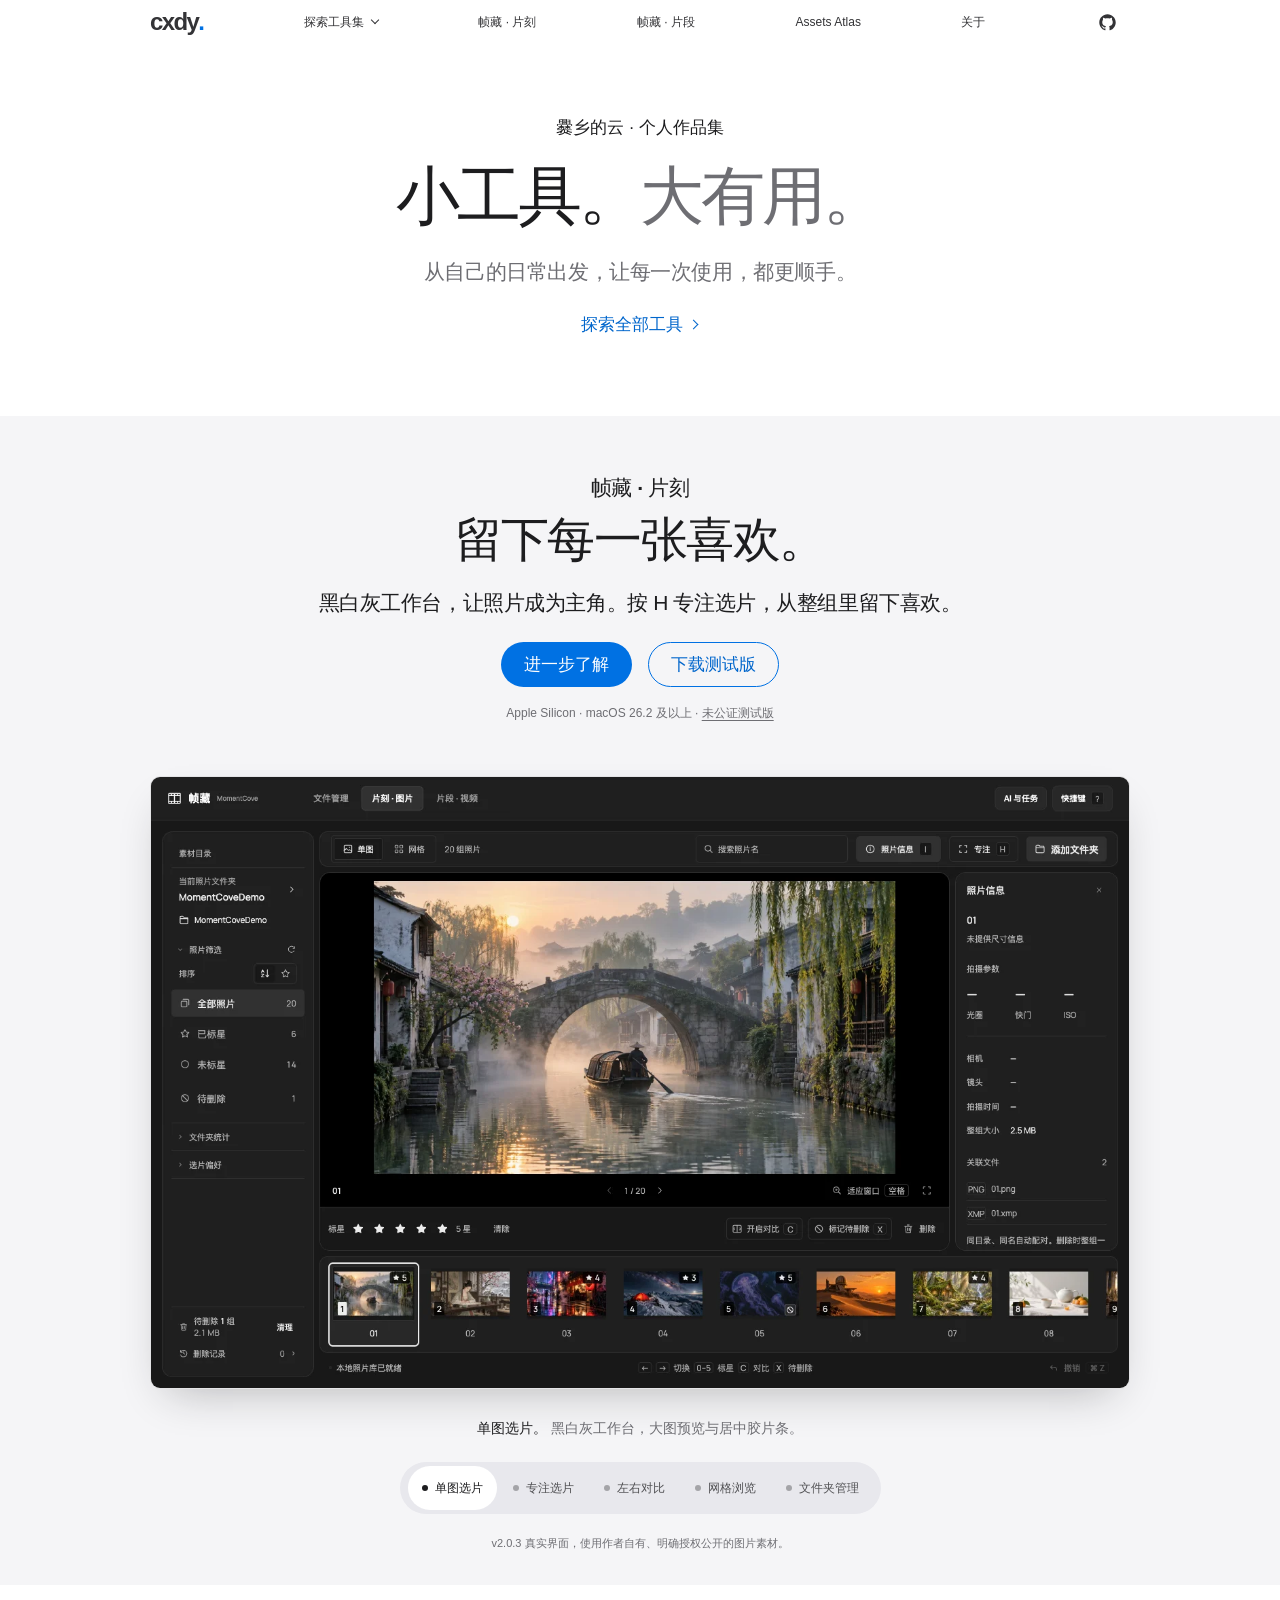
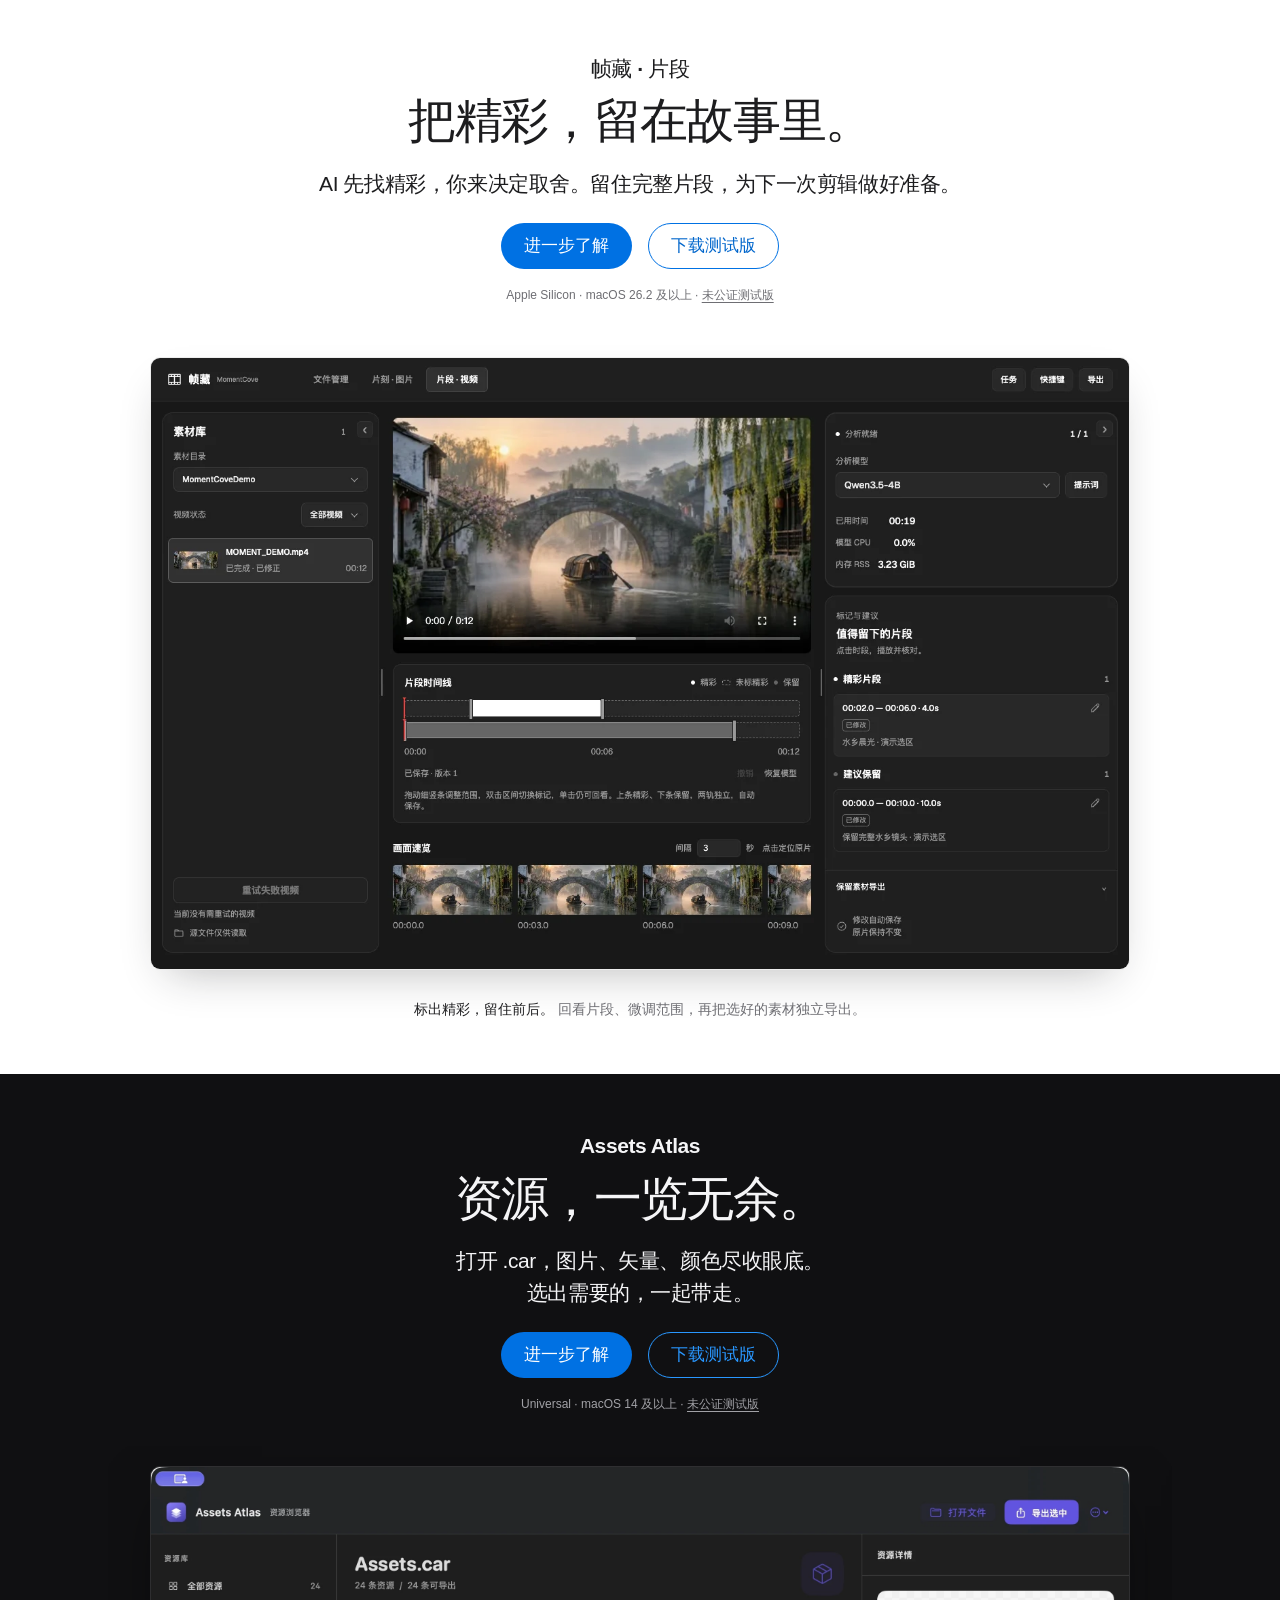
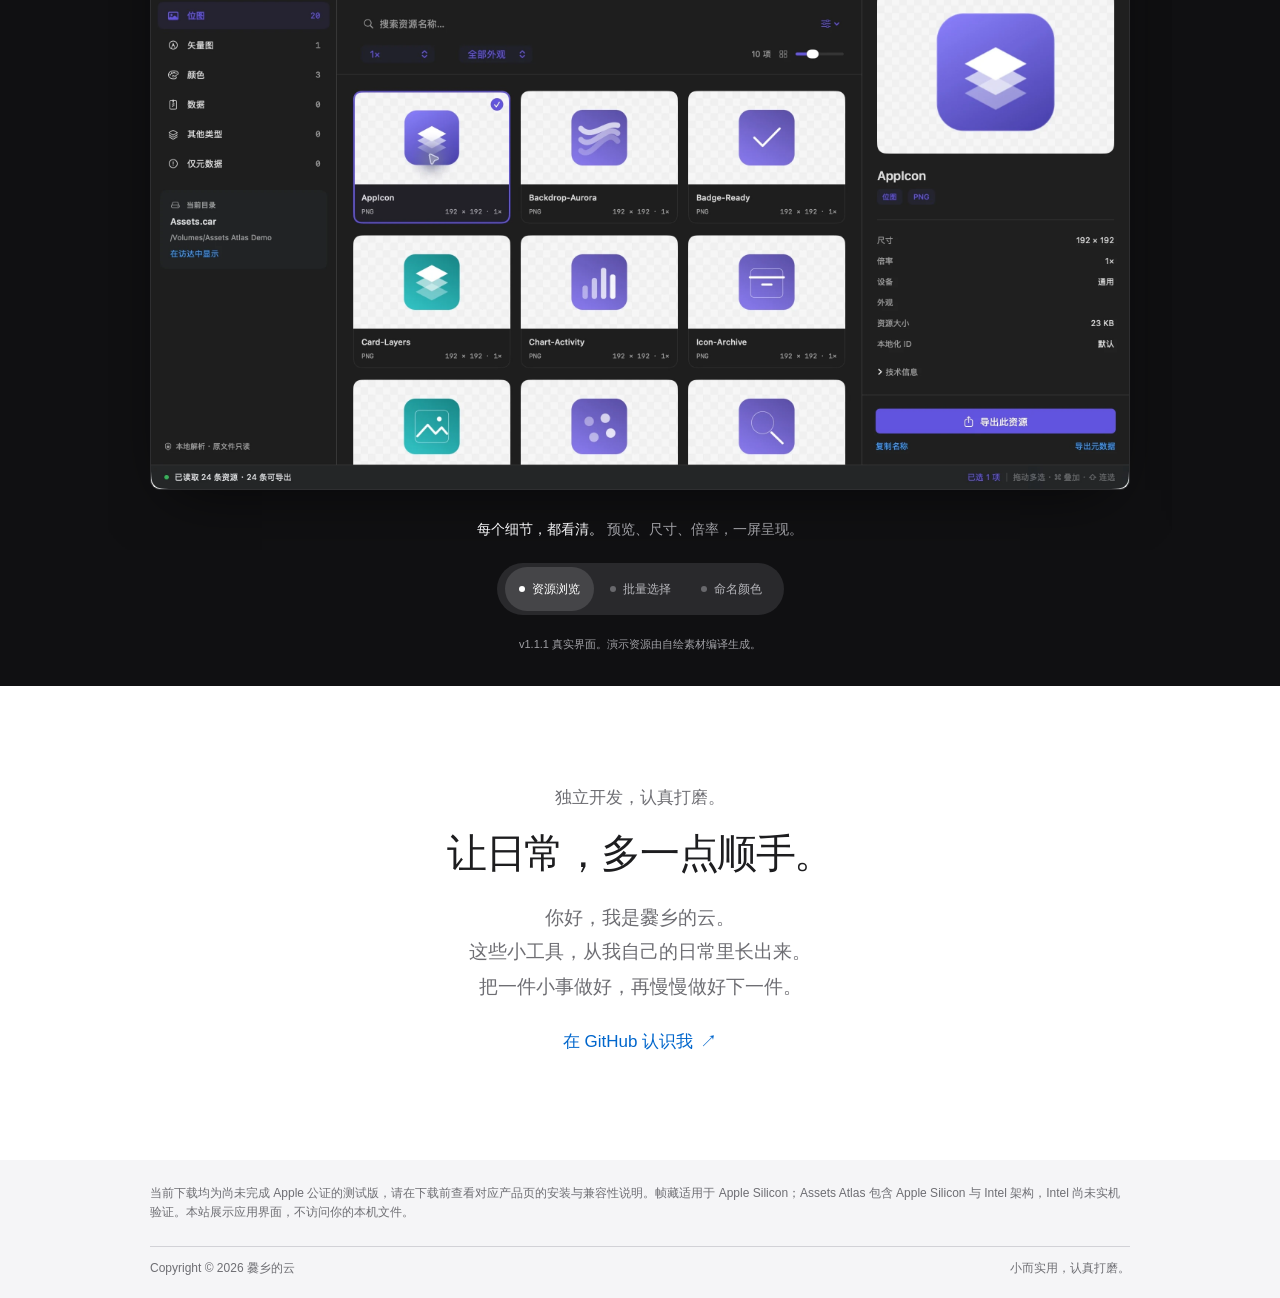
==== commit 24f262c4: "fix(site): 优化片段介绍与截图说明并移除源码入口 - 主页视频截图复用现有图库样式，修复原始尺寸造成的裁切 - 精简主页和详情页介绍，突出回看、人工取舍与片段导出 - 素材与模型说明移入使用" ====
--- a/index.html
+++ b/index.html
@@ -7,7 +7,7 @@
   <meta name="description" content="爨乡的云的个人作品集。片刻，留下每一张喜欢。片段，留下值得回看的故事。Assets Atlas，让资源一览无余。为 Mac 上的日常，做一点好用的改变。">
   <title>爨乡的云 · 小工具，大有用。</title>
   <link rel="icon" href="/assets/favicon.svg" type="image/svg+xml">
-  <link rel="stylesheet" href="/assets/home.css">
+  <link rel="stylesheet" href="/assets/home.css?v=2.0.3">
   <script src="/assets/home.js" defer></script>
 </head>
 <body>
@@ -67,8 +67,8 @@
         <p class="screenshot-note">v2.0.3 真实界面，使用作者自有、明确授权公开的图片素材。</p>
       </section>
       <section class="product video-product" aria-labelledby="video-title">
-        <div class="product-heading"><p class="product-category">帧藏 · 片段</p><h2 id="video-title">把精彩，留在故事里。</h2><p class="product-description">本地 AI 寻找值得回看的画面。<br class="mobile-break">亲手修正范围，按保留片段导出。</p><div class="product-actions"><a class="button" href="/video-select/">进一步了解<span class="sr-only">帧藏 · 片段</span></a><a class="button button-outline" href="https://github.com/cxdyun/cxdy-top/releases/download/cxdy-moment-v2.0.3/cxdy-moment-2.0.3-arm64.dmg">下载测试版<span class="sr-only">（帧藏 2.0.3，DMG，Apple Silicon）</span></a></div><p class="product-compatibility">Apple Silicon · macOS 26.2 及以上 · <a href="/video-select/#guide-title">未公证测试版</a></p></div>
-        <figure class="product-shot"><a href="/video-select/"><img src="/assets/images/moment-video.webp?v=2.0.3" alt="片段实际界面：视频预览、精彩与保留双轨、模型状态和人工备注。演示视频由作者授权图片制作。" width="1440" height="900" loading="lazy" decoding="async"></a><figcaption>双轨范围、人工备注与独立素材导出。与片刻下载同一个帧藏安装包。</figcaption></figure>
+        <div class="product-heading"><p class="product-category">帧藏 · 片段</p><h2 id="video-title">把精彩，留在故事里。</h2><p class="product-description">AI 先找精彩，你来决定取舍。<br class="mobile-break">留住完整片段，为下一次剪辑做好准备。</p><div class="product-actions"><a class="button" href="/video-select/">进一步了解<span class="sr-only">帧藏 · 片段</span></a><a class="button button-outline" href="https://github.com/cxdyun/cxdy-top/releases/download/cxdy-moment-v2.0.3/cxdy-moment-2.0.3-arm64.dmg">下载测试版<span class="sr-only">（帧藏 2.0.3，DMG，Apple Silicon）</span></a></div><p class="product-compatibility">Apple Silicon · macOS 26.2 及以上 · <a href="/video-select/#guide-title">未公证测试版</a></p></div>
+        <div class="gallery"><figure class="gallery-slide"><a href="/video-select/"><img src="/assets/images/moment-video.webp?v=2.0.3" alt="片段实际界面：视频预览、精彩与保留双轨、模型状态和人工备注。演示视频由作者授权图片制作。" width="1440" height="900" loading="lazy" decoding="async"></a><figcaption><strong>标出精彩，留住前后。</strong> 回看片段、微调范围，再把选好的素材独立导出。</figcaption></figure></div>
       </section>
       <section class="product atlas-product" aria-labelledby="atlas-title">
         <div class="product-heading">
@@ -116,7 +116,7 @@
   <footer class="footer">
     <div class="footer-inner">
       <p class="footer-disclaimer">当前下载均为尚未完成 Apple 公证的测试版，请在下载前查看对应产品页的安装与兼容性说明。帧藏适用于 Apple Silicon；Assets Atlas 包含 Apple Silicon 与 Intel 架构，Intel 尚未实机验证。本站展示应用界面，不访问你的本机文件。</p>
-      <div class="footer-bottom"><span>Copyright © 2026 爨乡的云</span><a href="https://github.com/cxdyun/cxdy-top" target="_blank" rel="noopener noreferrer">网站源码 <span aria-hidden="true">↗</span><span class="sr-only">（在新标签页打开）</span></a><span class="footer-signoff">小而实用，认真打磨。</span></div>
+      <div class="footer-bottom"><span>Copyright © 2026 爨乡的云</span><span class="footer-signoff">小而实用，认真打磨。</span></div>
     </div>
   </footer>
 </body>
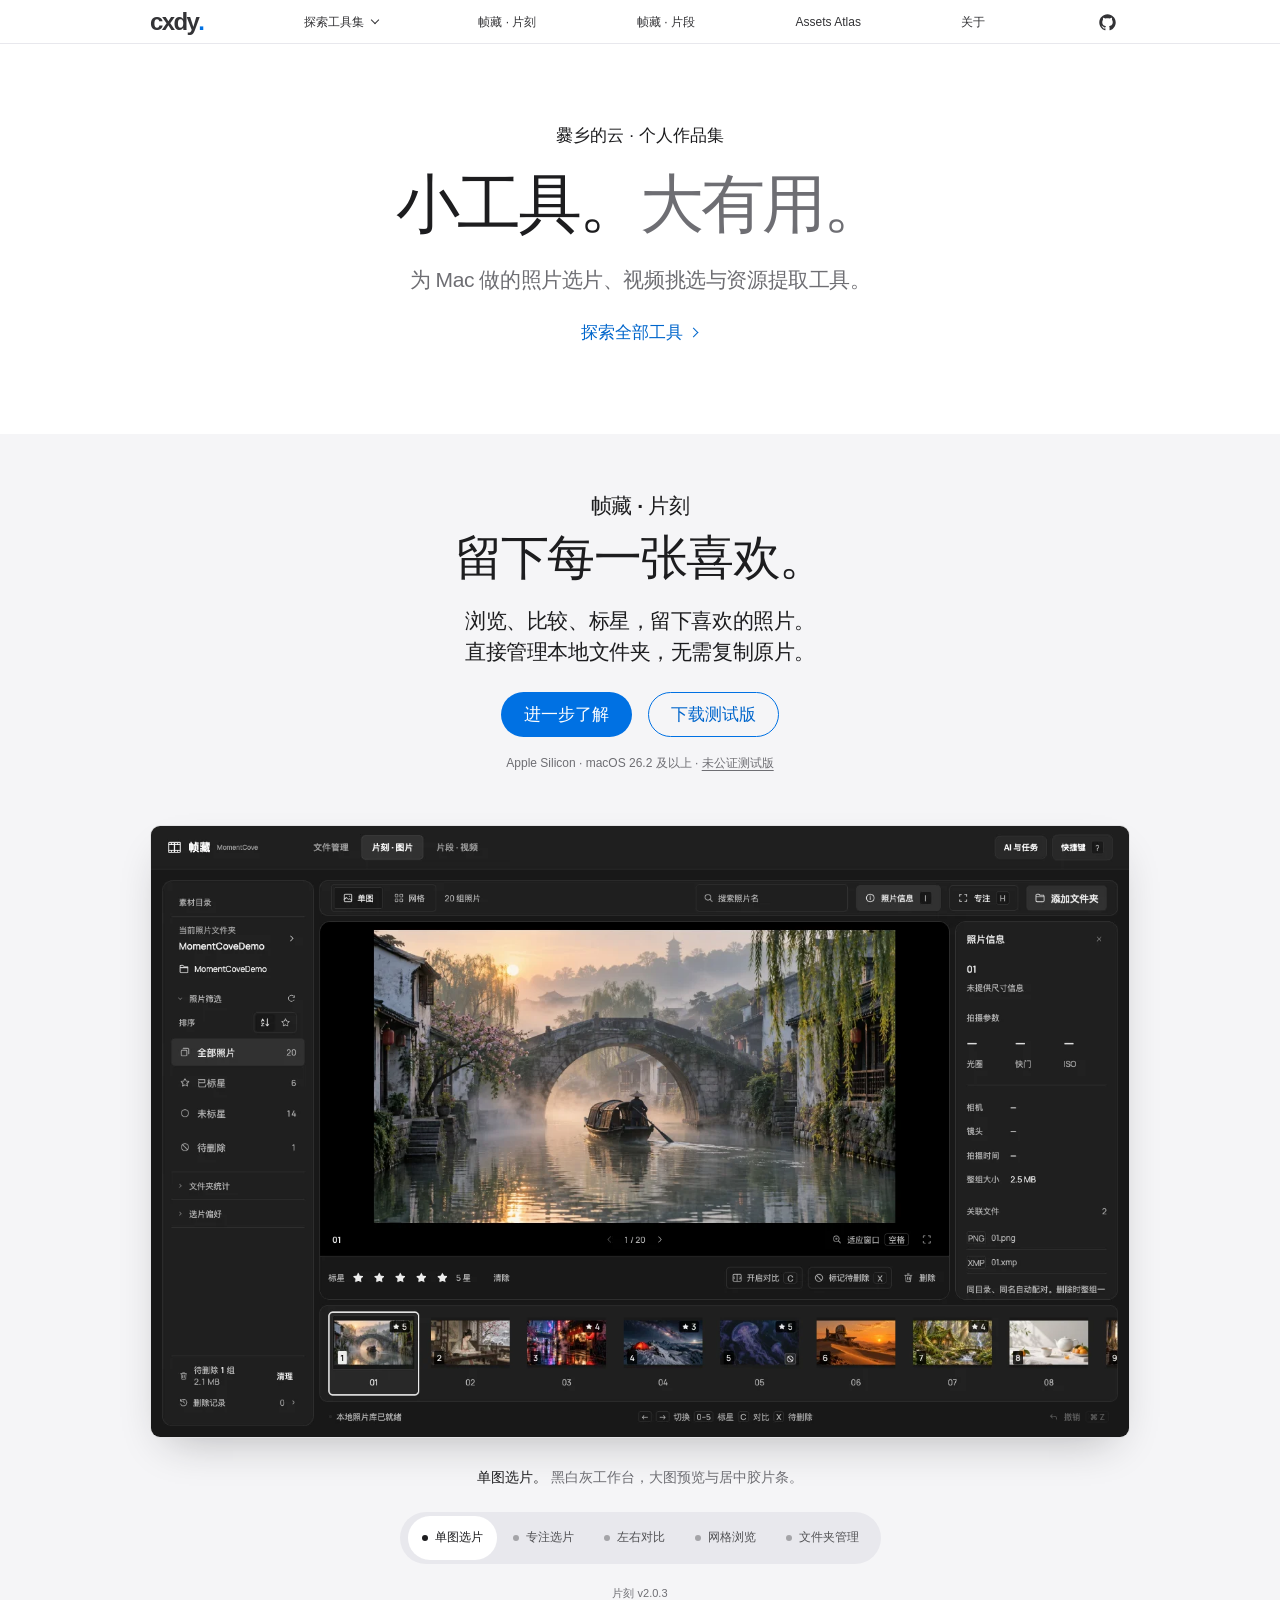
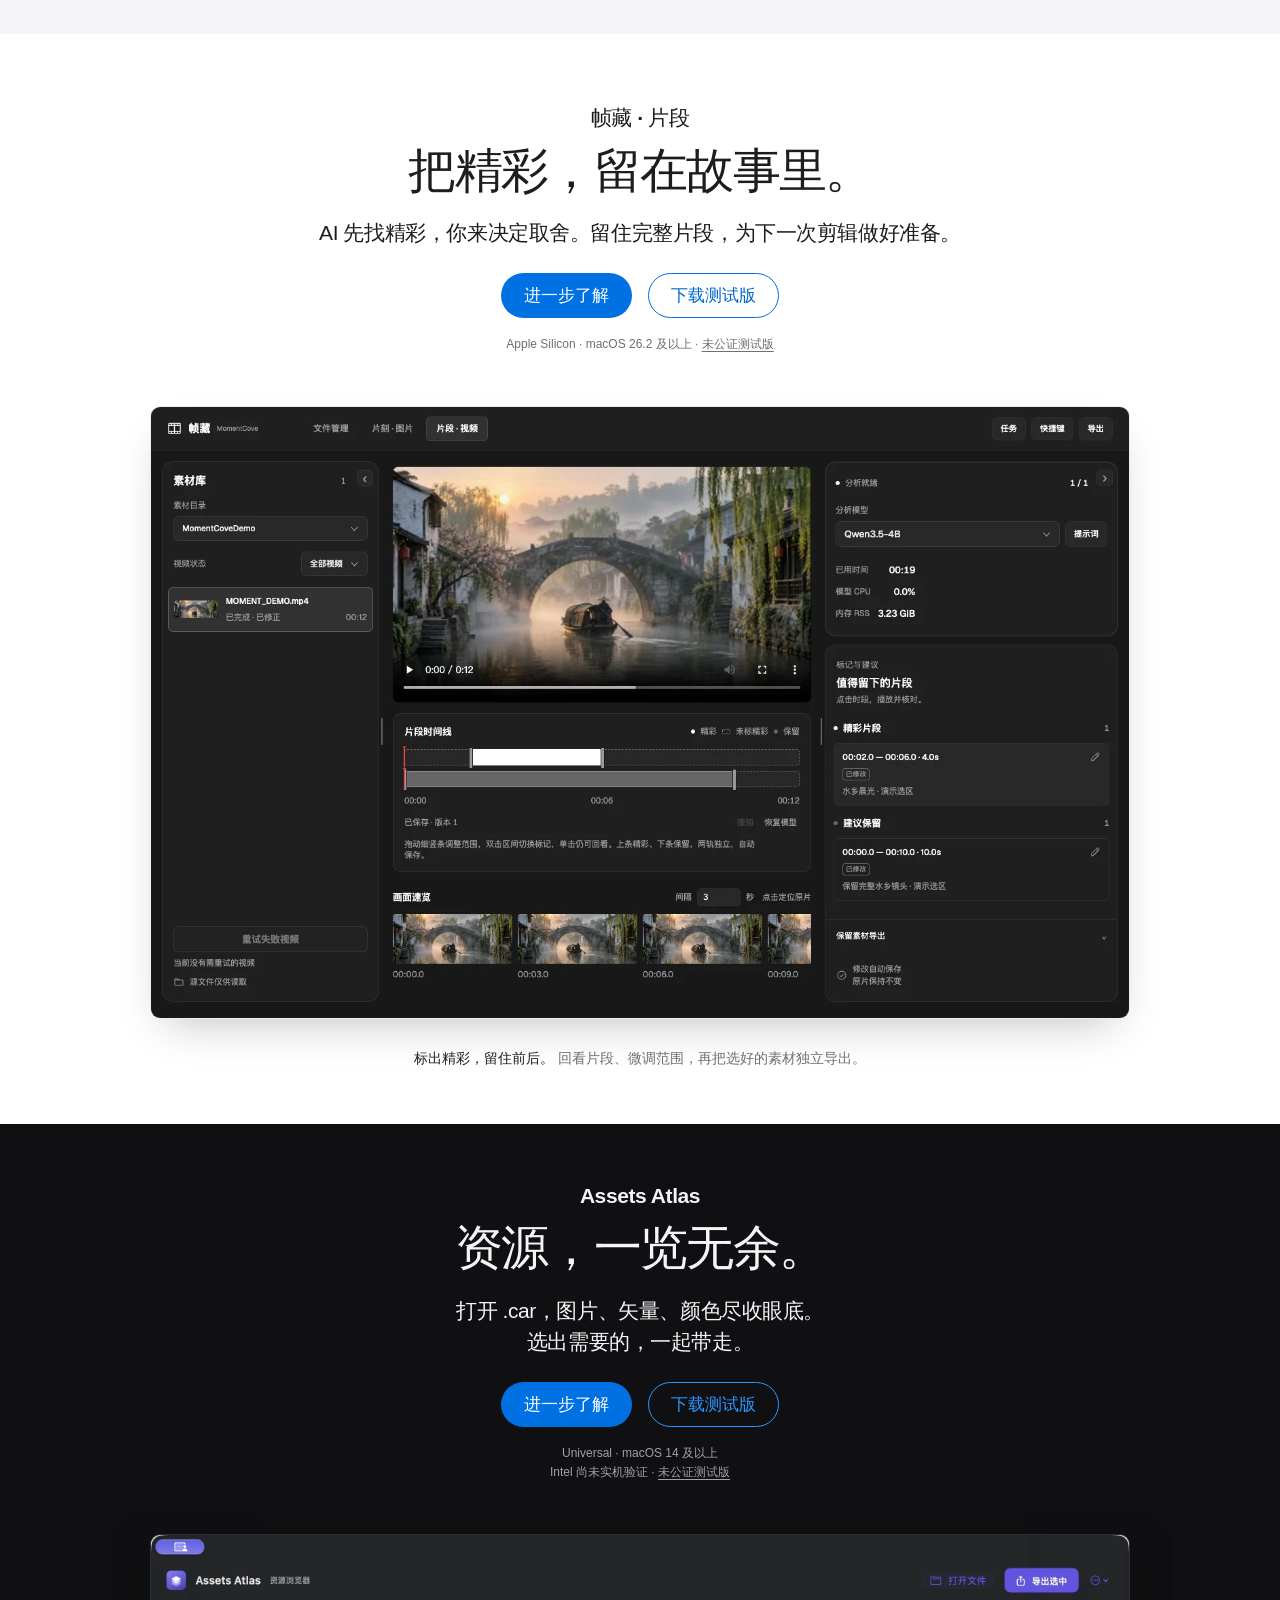
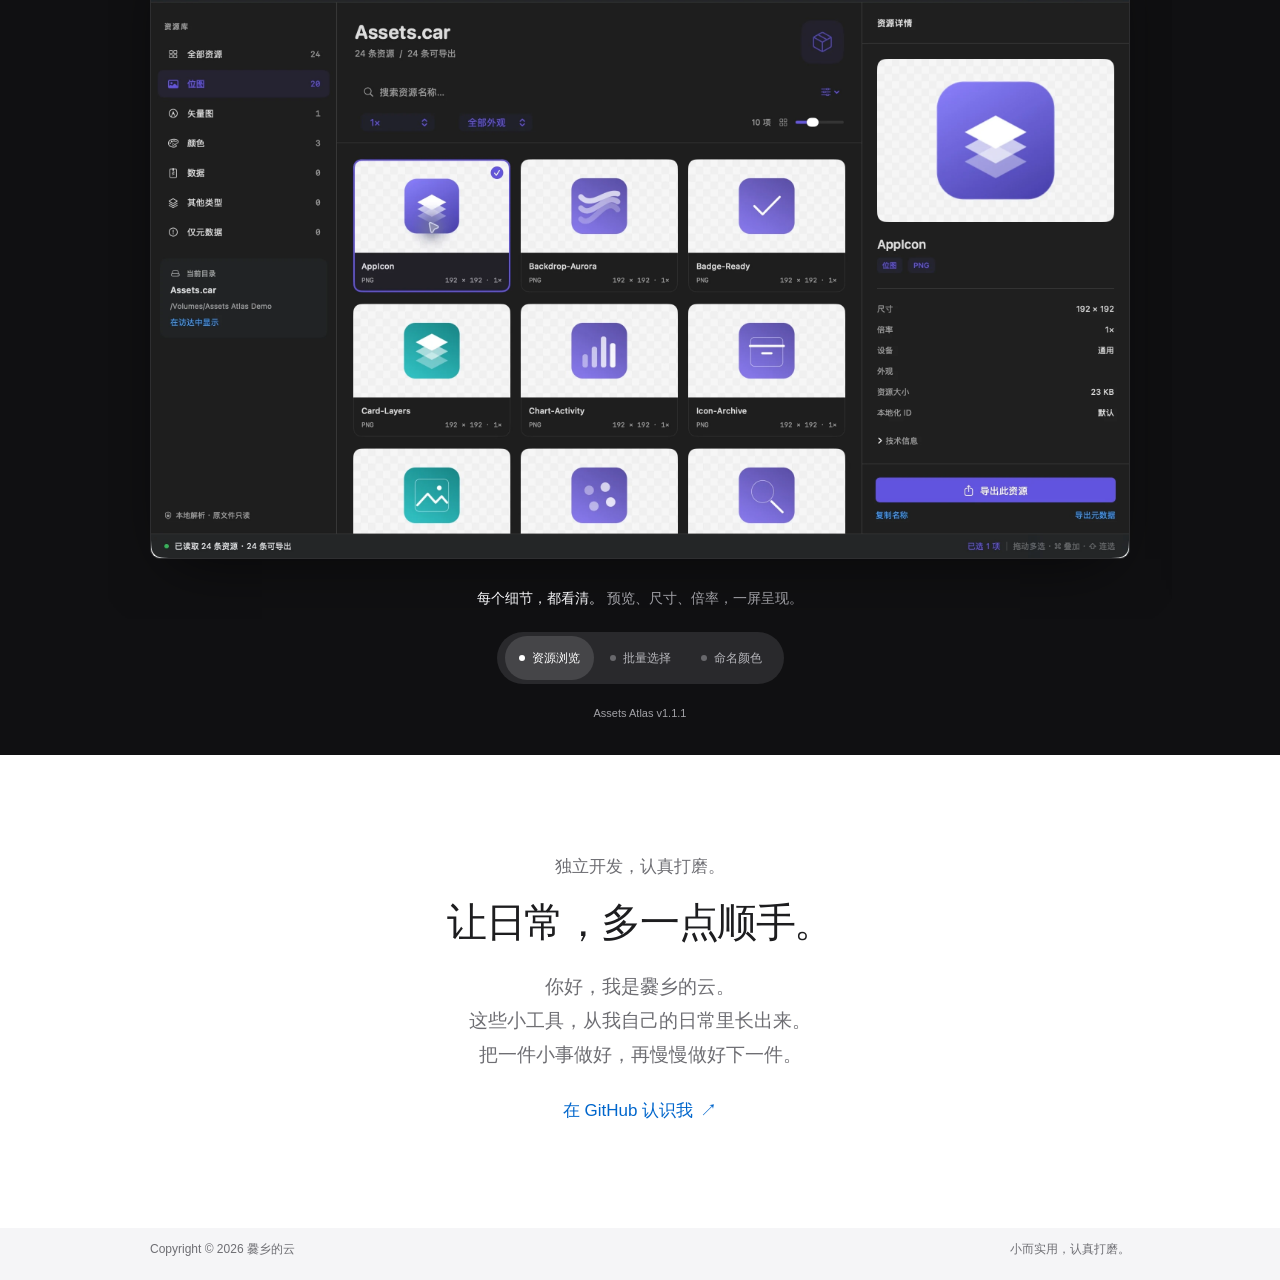
==== commit f98bf4f0: "feat(site): 优化产品展示与截图预览并增加首页留白 # 改动范围 优化首页用途文案与下载兼容性说明，精简重复提示；增加桌面与手机首屏留白，导航沿用实色风格。 支持截图原位放大与手机画廊标签横" ====
--- a/index.html
+++ b/index.html
@@ -40,7 +40,7 @@
     <section class="intro" aria-labelledby="intro-title">
       <p class="eyebrow">爨乡的云 · 个人作品集</p>
       <h1 id="intro-title">小工具。<span>大有用。</span></h1>
-      <p class="intro-description">从自己的日常出发，<br class="mobile-break">让每一次使用，都更顺手。</p>
+      <p class="intro-description">为 Mac 做的照片选片、视频挑选与资源提取工具。</p>
       <a class="text-link" href="#collection">探索全部工具 <span class="chevron" aria-hidden="true"></span></a>
     </section>
     <div class="collection" id="collection">
@@ -48,10 +48,10 @@
         <div class="product-heading">
           <p class="product-category">帧藏 · 片刻</p>
           <h2 id="photo-title">留下每一张喜欢。</h2>
-          <p class="product-description">黑白灰工作台，让照片成为主角。<br class="mobile-break">按 H 专注选片，从整组里留下喜欢。</p>
+          <p class="product-description">浏览、比较、标星，留下喜欢的照片。<br>直接管理本地文件夹，无需复制原片。</p>
           <div class="product-actions">
             <a class="button" href="/cook-photo/">进一步了解<span class="sr-only">帧藏 · 片刻</span></a>
-            <a class="button button-outline" href="https://github.com/cxdyun/cxdy-top/releases/download/cxdy-moment-v2.0.3/cxdy-moment-2.0.3-arm64.dmg">下载测试版<span class="sr-only">（帧藏 2.0.3，DMG，Apple Silicon）</span></a>
+            <a class="button button-outline" href="https://github.com/cxdyun/cxdy-top/releases/download/cxdy-moment-v2.0.7/cxdy-moment-2.0.7-arm64.dmg">下载测试版<span class="sr-only">（帧藏 2.0.7，DMG，Apple Silicon）</span></a>
           </div>
           <p class="product-compatibility">Apple Silicon · macOS 26.2 及以上 · <a href="/cook-photo/#guide-title">未公证测试版</a></p>
         </div>
@@ -64,10 +64,10 @@
 <button type="button" aria-controls="photo-gallery" aria-pressed="false"><span class="gallery-dot" aria-hidden="true"></span>左右对比</button>
 <button type="button" aria-controls="photo-gallery" aria-pressed="false"><span class="gallery-dot" aria-hidden="true"></span>网格浏览</button>
 <button type="button" aria-controls="photo-gallery" aria-pressed="false"><span class="gallery-dot" aria-hidden="true"></span>文件夹管理</button></div><p class="sr-only gallery-status" aria-live="polite" aria-atomic="true"></p></div>
-        <p class="screenshot-note">v2.0.3 真实界面，使用作者自有、明确授权公开的图片素材。</p>
+        <p class="screenshot-note">片刻 v2.0.3</p>
       </section>
       <section class="product video-product" aria-labelledby="video-title">
-        <div class="product-heading"><p class="product-category">帧藏 · 片段</p><h2 id="video-title">把精彩，留在故事里。</h2><p class="product-description">AI 先找精彩，你来决定取舍。<br class="mobile-break">留住完整片段，为下一次剪辑做好准备。</p><div class="product-actions"><a class="button" href="/video-select/">进一步了解<span class="sr-only">帧藏 · 片段</span></a><a class="button button-outline" href="https://github.com/cxdyun/cxdy-top/releases/download/cxdy-moment-v2.0.3/cxdy-moment-2.0.3-arm64.dmg">下载测试版<span class="sr-only">（帧藏 2.0.3，DMG，Apple Silicon）</span></a></div><p class="product-compatibility">Apple Silicon · macOS 26.2 及以上 · <a href="/video-select/#guide-title">未公证测试版</a></p></div>
+        <div class="product-heading"><p class="product-category">帧藏 · 片段</p><h2 id="video-title">把精彩，留在故事里。</h2><p class="product-description">AI 先找精彩，你来决定取舍。<br class="mobile-break">留住完整片段，为下一次剪辑做好准备。</p><div class="product-actions"><a class="button" href="/video-select/">进一步了解<span class="sr-only">帧藏 · 片段</span></a><a class="button button-outline" href="https://github.com/cxdyun/cxdy-top/releases/download/cxdy-moment-v2.0.7/cxdy-moment-2.0.7-arm64.dmg">下载测试版<span class="sr-only">（帧藏 2.0.7，DMG，Apple Silicon）</span></a></div><p class="product-compatibility">Apple Silicon · macOS 26.2 及以上 · <a href="/video-select/#guide-title">未公证测试版</a></p></div>
         <div class="gallery"><figure class="gallery-slide"><a href="/video-select/"><img src="/assets/images/moment-video.webp?v=2.0.3" alt="片段实际界面：视频预览、精彩与保留双轨、模型状态和人工备注。演示视频由作者授权图片制作。" width="1440" height="900" loading="lazy" decoding="async"></a><figcaption><strong>标出精彩，留住前后。</strong> 回看片段、微调范围，再把选好的素材独立导出。</figcaption></figure></div>
       </section>
       <section class="product atlas-product" aria-labelledby="atlas-title">
@@ -79,7 +79,7 @@
             <a class="button" href="/assets-atlas/">进一步了解<span class="sr-only">Assets Atlas</span></a>
             <a class="button button-outline" href="https://github.com/cxdyun/cxdy-top/releases/download/assets-atlas-v1.1.1/Assets-Atlas-1.1.1-universal.zip">下载测试版<span class="sr-only">（Assets Atlas 1.1.1，ZIP，Universal）</span></a>
           </div>
-          <p class="product-compatibility">Universal · macOS 14 及以上 · <a href="/assets-atlas/#guide-title">未公证测试版</a></p>
+          <p class="product-compatibility">Universal · macOS 14 及以上<br>Intel 尚未实机验证 · <a href="/assets-atlas/#guide-title">未公证测试版</a></p>
         </div>
         <div class="gallery" data-gallery>
           <div class="gallery-track" id="atlas-gallery" tabindex="0" role="region" aria-roledescription="轮播图" aria-label="Assets Atlas 真实界面，可横向滚动浏览">
@@ -103,7 +103,7 @@
           </div>
           <p class="sr-only gallery-status" aria-live="polite" aria-atomic="true"></p>
         </div>
-        <p class="screenshot-note">v1.1.1 真实界面。演示资源由自绘素材编译生成。</p>
+        <p class="screenshot-note">Assets Atlas v1.1.1</p>
       </section>
     </div>
     <section class="about" id="about" aria-labelledby="about-title">
@@ -115,7 +115,6 @@
   </main>
   <footer class="footer">
     <div class="footer-inner">
-      <p class="footer-disclaimer">当前下载均为尚未完成 Apple 公证的测试版，请在下载前查看对应产品页的安装与兼容性说明。帧藏适用于 Apple Silicon；Assets Atlas 包含 Apple Silicon 与 Intel 架构，Intel 尚未实机验证。本站展示应用界面，不访问你的本机文件。</p>
       <div class="footer-bottom"><span>Copyright © 2026 爨乡的云</span><span class="footer-signoff">小而实用，认真打磨。</span></div>
     </div>
   </footer>
--- a/assets/home.css
+++ b/assets/home.css
@@ -24,7 +24,7 @@
 .sr-only { position: absolute; width: 1px; height: 1px; padding: 0; margin: -1px; overflow: hidden; clip-path: inset(50%); white-space: nowrap; border: 0; }
 .skip-link { position: fixed; top: 8px; left: 12px; padding: 12px 18px; border-radius: 8px; background: #fff; color: #0066cc; z-index: 100; transform: translateY(-150%); }
 .skip-link:focus { transform: none; }
-.global-header { position: sticky; top: 0; z-index: 20; background: #ffffffd9; -webkit-backdrop-filter: saturate(180%) blur(20px); backdrop-filter: saturate(180%) blur(20px); }
+.global-header { height: 44px; position: sticky; top: 0; z-index: 20; background: #fff; border-bottom: 1px solid #e8e8ed; }
 .global-nav { max-width: 1024px; height: 44px; padding: 0 22px; margin: auto; display: flex; justify-content: space-between; align-items: center; gap: 32px; font-size: 12px; }
 .global-nav > a, .nav-menu > summary { min-height: 44px; display: flex; align-items: center; color: #333336; transition: color .2s; }
 .global-nav a:hover, .nav-menu > summary:hover { color: #000; }
@@ -56,11 +56,11 @@
 .nav-more { border-left: 1px solid #e1e1e6; padding-left: 40px; }
 .nav-more a { font-size: 14px; font-weight: 500; min-height: 36px; }
 .nav-more a:hover { color: var(--link); }
-.menu-scrim { position: fixed; inset: 44px 0 0; z-index: 19; background: #00000024; -webkit-backdrop-filter: blur(6px); backdrop-filter: blur(6px); opacity: 0; visibility: hidden; transition: opacity .28s, visibility .28s; }
+.menu-scrim { position: fixed; inset: 44px 0 0; z-index: 19; background: #00000024; opacity: 0; visibility: hidden; transition: opacity .28s, visibility .28s; }
 body:has(.nav-menu[open]) .menu-scrim { opacity: 1; visibility: visible; }
 body:has(.nav-menu.is-closing) .menu-scrim { opacity: 0; }
 .mobile-label, .mobile-break { display: none; }
-.intro { text-align: center; padding: 72px 24px 70px; }
+.intro { text-align: center; padding: 80px 24px; }
 .eyebrow { font-size: 17px; font-weight: 500; margin: 0 0 20px; }
 .intro h1 { margin: 0; font-size: clamp(42px, 5vw, 64px); letter-spacing: -.045em; line-height: 1.16; font-weight: 600; }
 .intro h1 span { color: var(--muted); }
@@ -92,7 +92,7 @@
 .gallery-slide img { display: block; width: 100%; height: auto; border-radius: 10px; border: 1px solid #00000012; }
 .gallery-slide figcaption { padding: 28px 0 0; color: var(--muted); font-size: 14px; line-height: 1.6; }
 .gallery-slide strong { font-weight: 600; color: #1d1d1f; }
-.gallery-controls { display: flex; justify-content: center; align-items: center; gap: 2px; width: fit-content; max-width: calc(100% - 32px); padding: 4px 8px; margin: 13px auto 0; border-radius: 980px; background: #e8e8ed; }
+.gallery-controls { position: relative; display: flex; justify-content: center; align-items: center; gap: 2px; width: fit-content; max-width: calc(100% - 32px); padding: 4px 8px; margin: 13px auto 0; border-radius: 980px; background: #e8e8ed; }
 .gallery-controls button { min-height: 44px; display: inline-flex; align-items: center; gap: 7px; border: 0; border-radius: 980px; background: transparent; padding: 0 14px; font-size: 12px; color: #515154; transition: background-color .2s, color .2s; }
 .gallery-controls button:hover { color: #1d1d1f; }
 .gallery-controls button[aria-pressed="true"] { color: #1d1d1f; background: #fff; }
@@ -116,7 +116,6 @@
 .about > p:not(.eyebrow) { color: var(--muted); font-size: 19px; line-height: 1.8; margin: 24px 0 16px; }
 .footer { background: #f5f5f7; padding: 0 24px; color: var(--muted); font-size: 12px; line-height: 1.6; }
 .footer-inner { max-width: 980px; margin: auto; }
-.footer-disclaimer { margin: 0; padding: 24px 0; border-bottom: 1px solid #d2d2d7; }
 .footer-bottom { display: flex; align-items: center; gap: 30px; padding: 12px 0 20px; }
 .footer-bottom a { display: inline-flex; align-items: center; min-height: 44px; color: #424245; }
 .footer-bottom a:hover { text-decoration: underline; }
@@ -135,6 +134,7 @@
   .intro .text-link { animation-delay: .18s; }
 }
 @media (max-width: 767px) {
+  .global-header { height: 48px; }
   .global-nav { height: 48px; padding: 0 20px; gap: 24px; }
   .global-nav > a, .nav-menu > summary { min-height: 48px; }
   .global-nav .desktop-product, .desktop-label { display: none; }
@@ -150,7 +150,7 @@
   .nav-more { border-left: 0; border-top: 1px solid #e1e1e6; padding: 20px 12px 0; }
   .nav-more p { margin-bottom: 6px; }
   .menu-scrim { top: 48px; }
-  .intro { padding: 52px 20px 48px; }
+  .intro { padding: 56px 20px; }
   .eyebrow { font-size: 14px; margin-bottom: 16px; }
   .intro h1 { font-size: 44px; }
   .intro-description { font-size: 19px; margin-top: 20px; }
@@ -166,8 +166,9 @@
   .gallery-slide { padding: 16px 22px 6px; }
   .gallery-slide img, .gallery-slide > a { border-radius: 6px; }
   .gallery-slide figcaption { font-size: 12px; padding-top: 22px; }
-  .gallery-controls { margin-top: 12px; }
-  .gallery-controls button { padding: 0 10px; font-size: 11px; }
+  .gallery-controls { margin-top: 12px; justify-content: flex-start; overflow-x: auto; scrollbar-width: none; }
+  .gallery-controls::-webkit-scrollbar { display: none; }
+  .gallery-controls button { padding: 0 12px; font-size: 12px; flex-shrink: 0; white-space: nowrap; }
   .screenshot-note { font-size: 10px; margin: 17px 24px 0; }
   .about { padding: 68px 24px 64px; }
   .about h2 { font-size: 36px; }
@@ -190,3 +191,16 @@
 }
 
 .nav-video-icon::before { mask-image: url('/assets/icons/video.svg'); -webkit-mask-image: url('/assets/icons/video.svg'); }
+
+body:has(.screenshot-preview[open]) { overflow: hidden; }
+.screenshot-preview { width: min(1200px, calc(100% - 24px)); max-width: none; max-height: calc(100dvh - 24px); padding: 0; border: 1px solid #d2d2d7; border-radius: 12px; background: #fff; color: #1d1d1f; }
+.screenshot-preview::backdrop { background: #000a; }
+.preview-toolbar { display: flex; align-items: center; gap: 8px; padding: 8px; border-bottom: 1px solid #e8e8ed; }
+.preview-toolbar form { margin-left: auto; }
+.preview-toolbar button, .preview-toolbar a { display: inline-flex; align-items: center; justify-content: center; min-height: 44px; padding: 8px 12px; font-size: 14px; border: 0; border-radius: 8px; background: transparent; color: inherit; }
+.preview-toolbar button:hover, .preview-toolbar a:hover { background: #f5f5f7; }
+.preview-toolbar :focus-visible { outline-offset: -3px; }
+.preview-image { overflow: auto; max-height: calc(100dvh - 104px); background: #f5f5f7; }
+.preview-image img { display: block; max-width: 100%; max-height: calc(100dvh - 104px); width: auto; height: auto; margin: auto; }
+.is-zoomed .preview-image img { max-width: none; max-height: none; margin: 0; }
+.preview-image p { padding: 24px; line-height: 1.6; }
